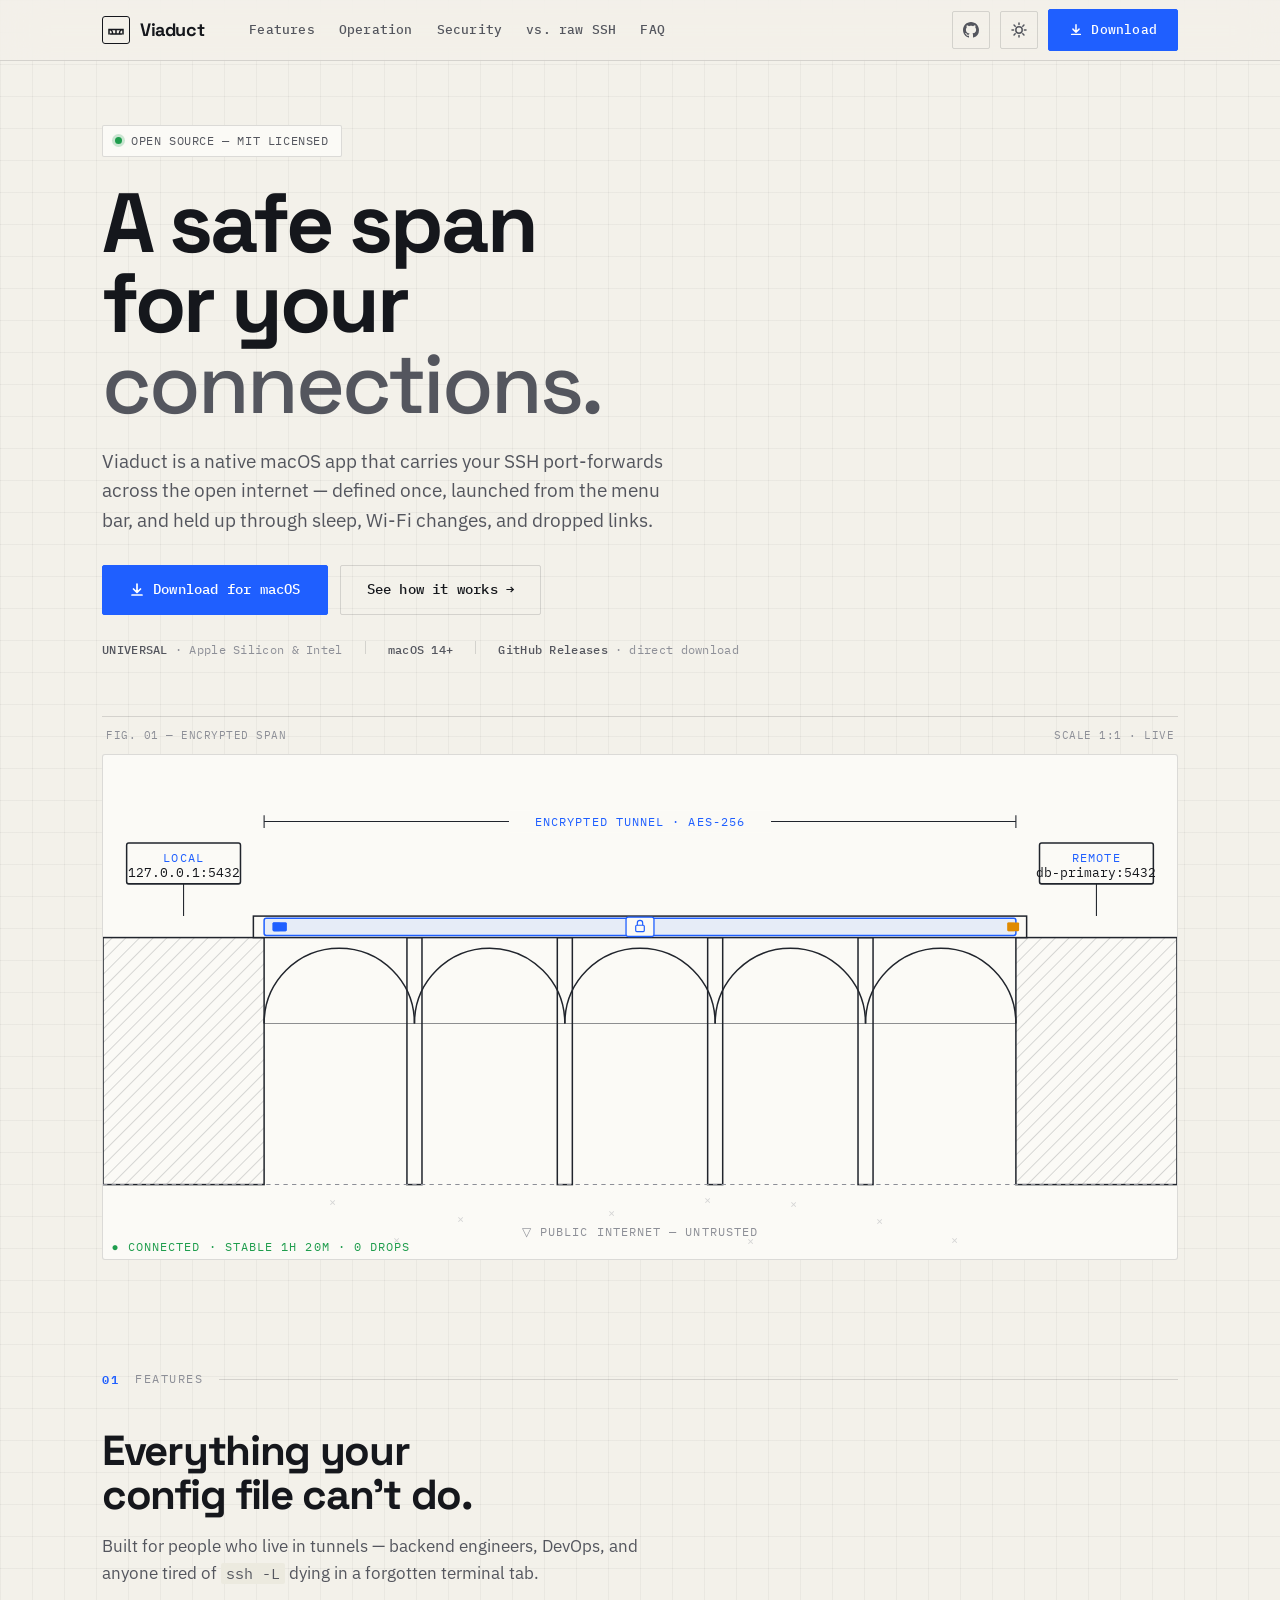
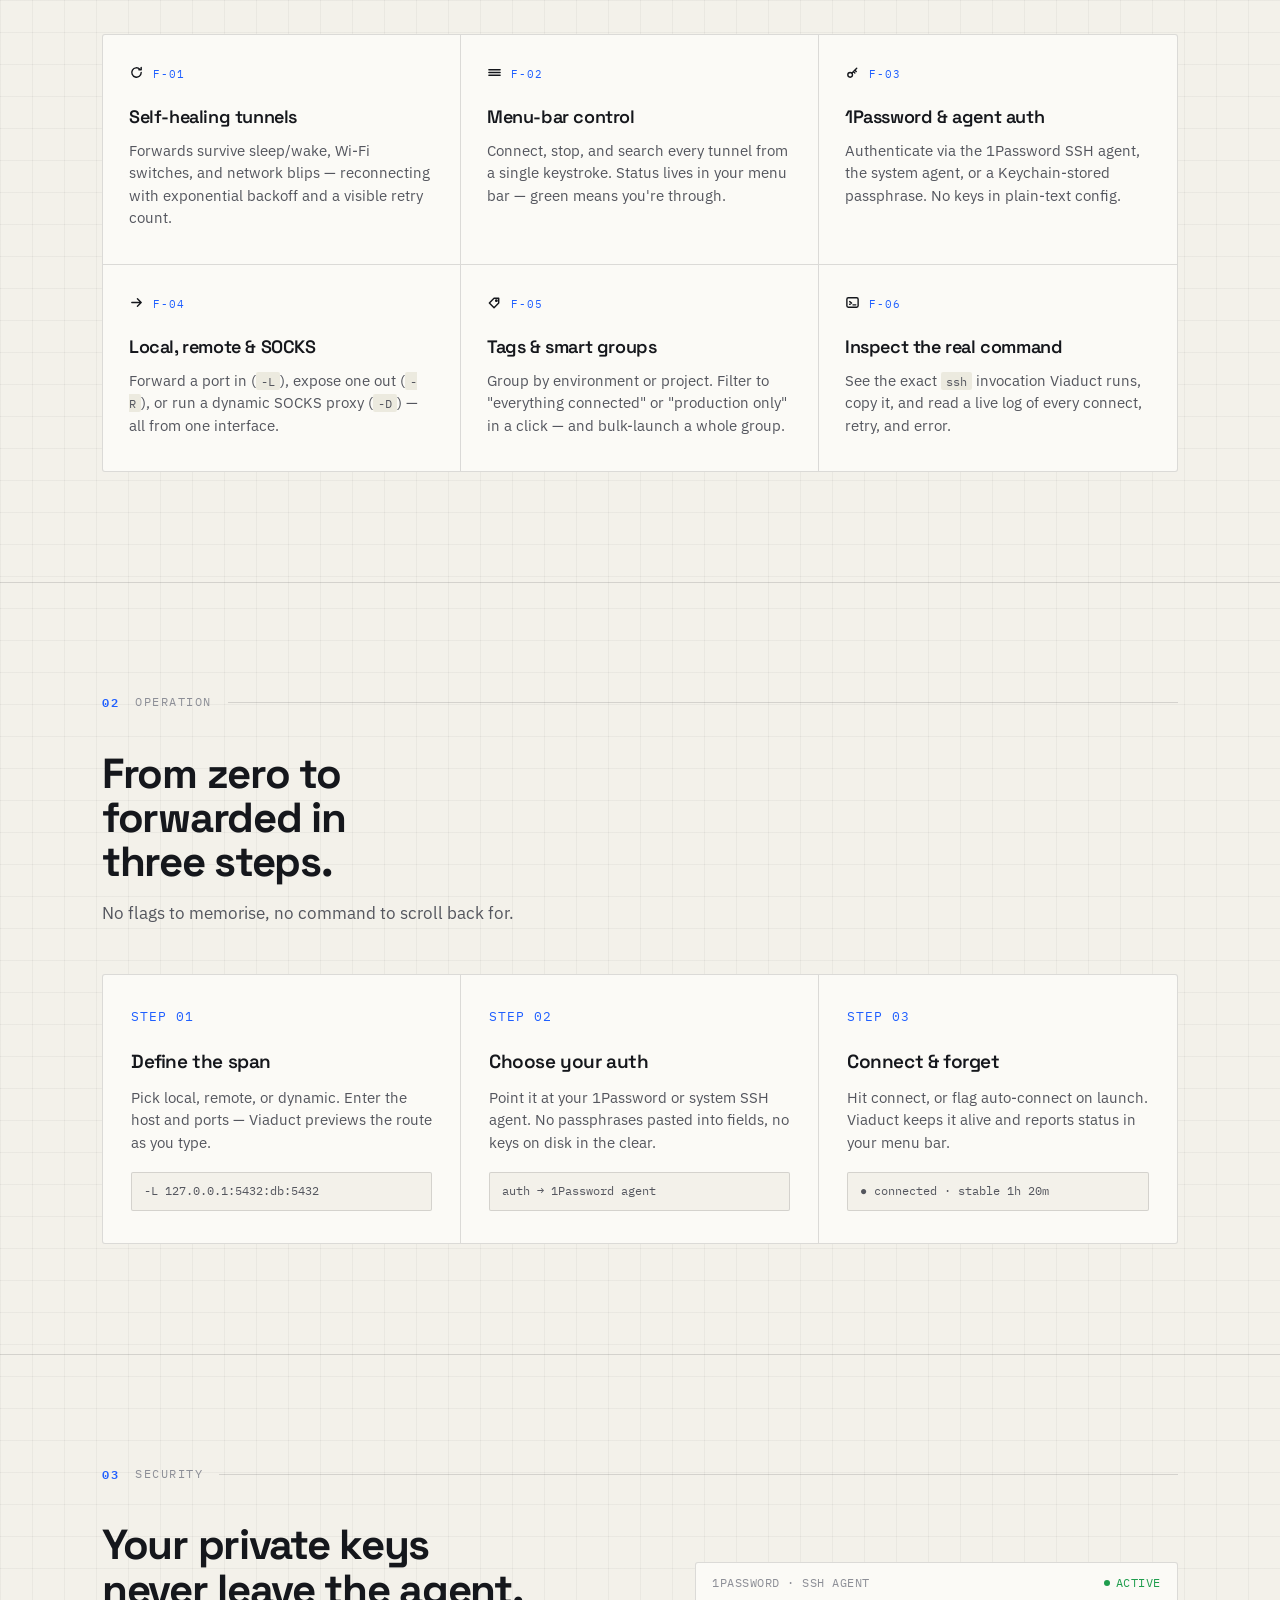
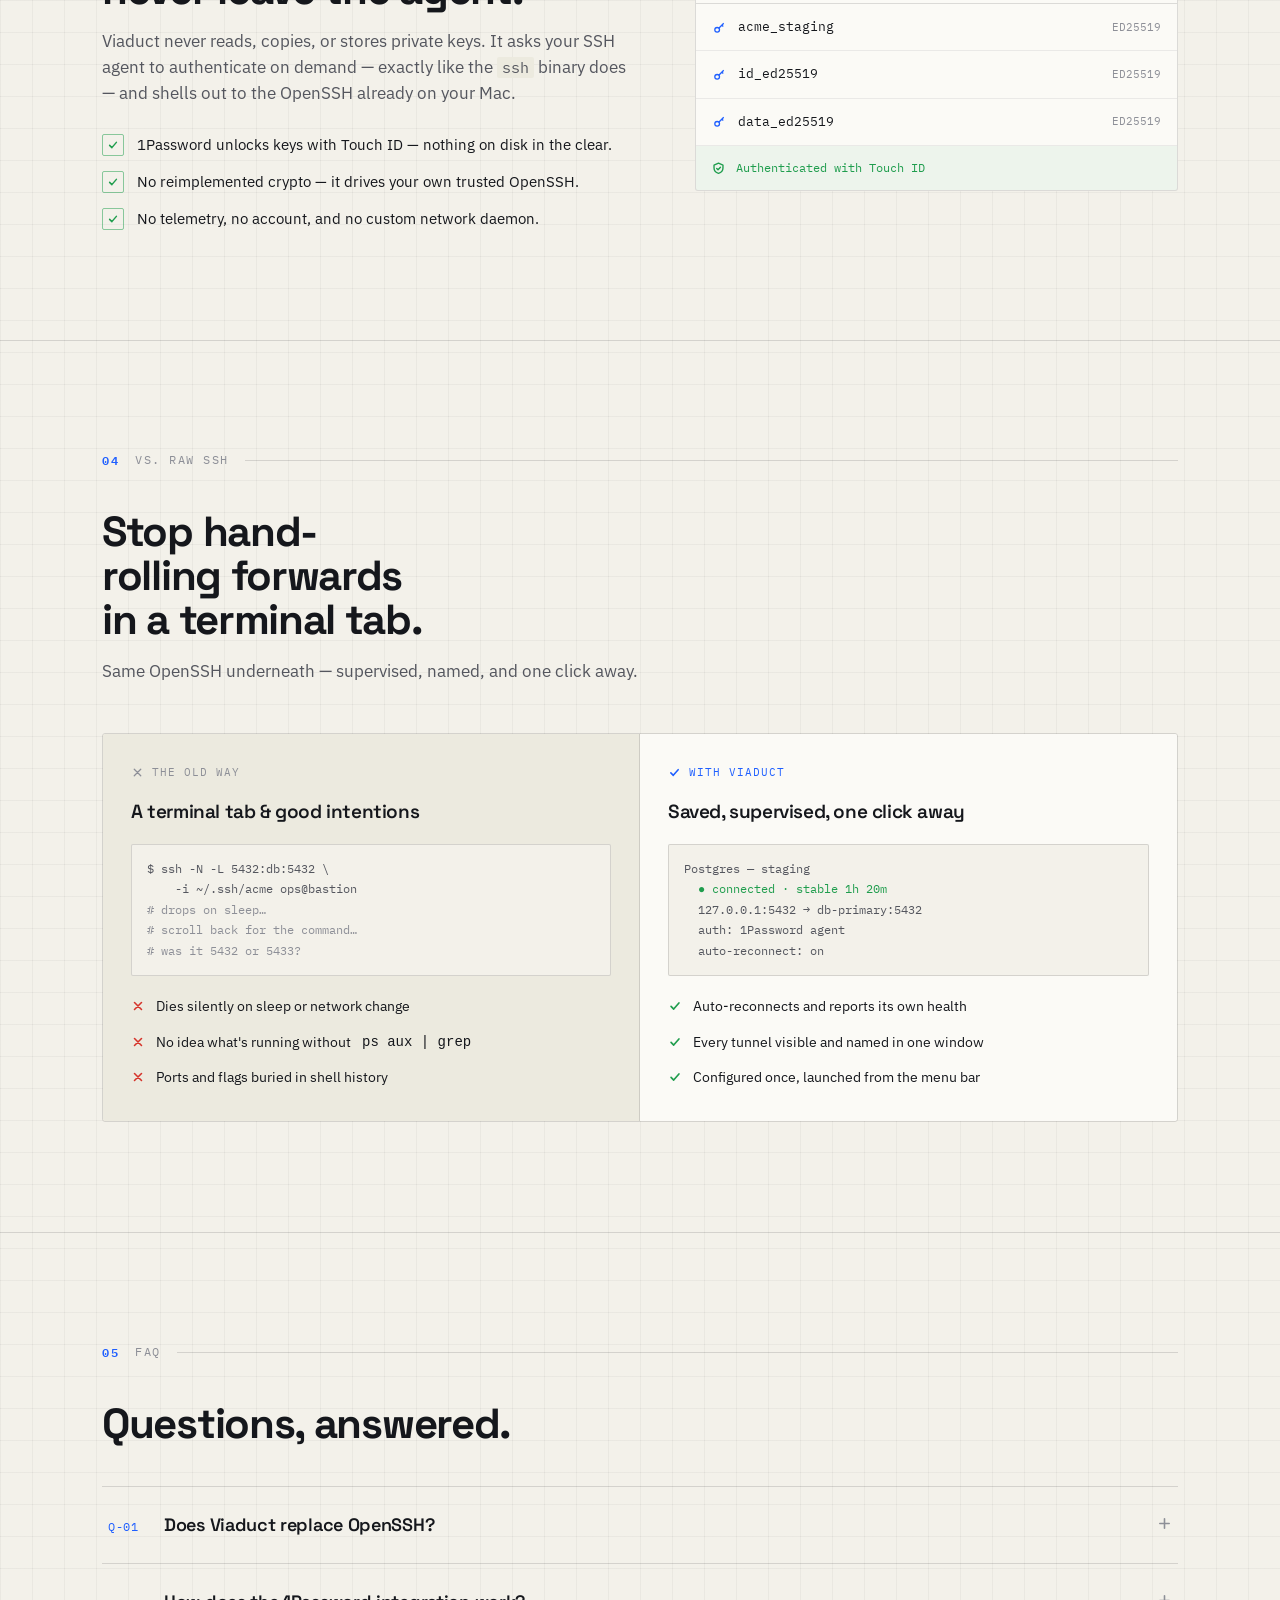
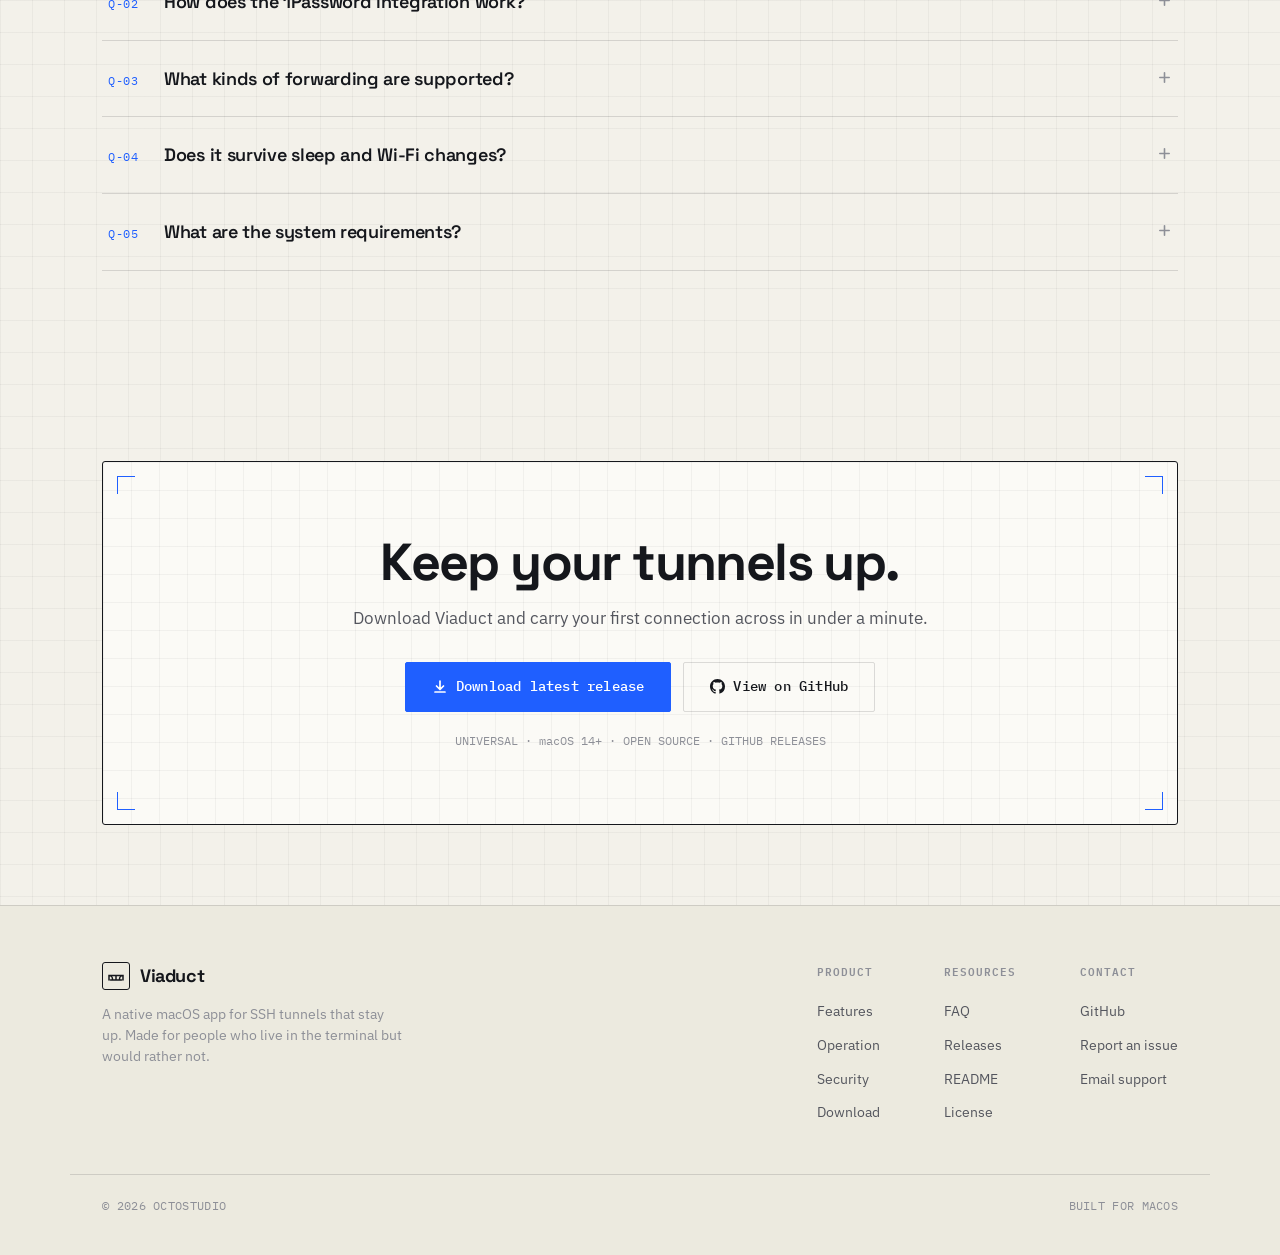
==== docs/index.html @ e1ad7b4c "Add GitHub Pages website" ====
<!DOCTYPE html>
<html lang="en">
<head>
<meta charset="UTF-8">
<meta name="viewport" content="width=device-width, initial-scale=1.0">
<title>Viaduct — A safe span for your connections</title>
<meta name="description" content="A native macOS app for SSH tunnels. Define a forward once, launch it from your menu bar, and let Viaduct carry your connection across the open internet — auto-reconnecting through sleep, Wi-Fi changes, and dropped links.">
<link rel="preconnect" href="https://fonts.googleapis.com">
<link rel="preconnect" href="https://fonts.gstatic.com" crossorigin>
<link href="https://fonts.googleapis.com/css2?family=Space+Grotesk:wght@500;600;700&amp;family=IBM+Plex+Sans:wght@400;500;600&amp;family=IBM+Plex+Mono:wght@400;500;600&amp;display=swap" rel="stylesheet">
<link rel="stylesheet" href="site/styles-v2.css">
<style>
  /* diagram element styling (theme-aware via vars) */
  .d-line   { stroke: var(--struct); stroke-width: 1.4; fill: none; }
  .d-thin   { stroke: var(--struct); stroke-width: 1; fill: none; }
  .d-fill   { fill: var(--panel); stroke: var(--struct); stroke-width: 1.4; }
  .d-blue   { stroke: var(--blue); stroke-width: 1.4; fill: none; }
  .d-bluefill { stroke: var(--blue); stroke-width: 1.4; fill: var(--blue-soft); }
  .d-dash   { stroke: var(--ink-3); stroke-width: 1; fill: none; stroke-dasharray: 4 4; }
  .d-label  { font-family: var(--mono); fill: var(--ink-3); font-size: 11px; letter-spacing: 1px; }
  .d-label-i{ font-family: var(--mono); fill: var(--ink); font-size: 12px; }
  .d-label-b{ font-family: var(--mono); fill: var(--blue); font-size: 11px; letter-spacing: 1px; }
  .d-hatch line { stroke: var(--struct); stroke-width: 0.8; opacity: 0.5; }
  .noise { fill: var(--ink-3); opacity: 0.35; }
</style>
</head>
<body>

<!-- ── Nav ─────────────────────────────────────── -->
<nav class="nav">
  <div class="nav-in">
    <a class="brand" href="#top">
      <span class="brand-mark">
        <svg width="16" height="16" viewBox="0 0 16 16" fill="none" stroke="currentColor" stroke-width="1.5" stroke-linecap="round"><path d="M1 12V7.5A3.5 3.5 0 014.5 11v1M15 12V7.5A3.5 3.5 0 0011.5 11v1M8 12V7.5M1 7.5h14M2.5 12h11"/></svg>
      </span>
      Viaduct
    </a>
    <div class="nav-links">
      <a href="#features">Features</a>
      <a href="#how">Operation</a>
      <a href="#security">Security</a>
      <a href="#compare">vs. raw SSH</a>
      <a href="#faq">FAQ</a>
    </div>
    <div class="nav-right">
      <a href="https://github.com/OctoStudio/viaduct" target="_blank" rel="noopener" class="icon-btn" title="GitHub" aria-label="GitHub">
        <svg width="16" height="16" viewBox="0 0 16 16" fill="currentColor"><path d="M8 0C3.58 0 0 3.58 0 8c0 3.54 2.29 6.53 5.47 7.59.4.07.55-.17.55-.38 0-.19-.01-.82-.01-1.49-2.01.37-2.53-.49-2.69-.94-.09-.23-.48-.94-.82-1.13-.28-.15-.68-.52-.01-.53.63-.01 1.08.58 1.23.82.72 1.21 1.87.87 2.33.66.07-.52.28-.87.51-1.07-1.78-.2-3.64-.89-3.64-3.95 0-.87.31-1.59.82-2.15-.08-.2-.36-1.02.08-2.12 0 0 .67-.21 2.2.82.64-.18 1.32-.27 2-.27.68 0 1.36.09 2 .27 1.53-1.04 2.2-.82 2.2-.82.44 1.1.16 1.92.08 2.12.51.56.82 1.27.82 2.15 0 3.07-1.87 3.75-3.65 3.95.29.25.54.73.54 1.48 0 1.07-.01 1.93-.01 2.2 0 .21.15.46.55.38A8.01 8.01 0 0016 8c0-4.42-3.58-8-8-8z"/></svg>
      </a>
      <button class="icon-btn" id="theme-toggle" title="Toggle theme" aria-label="Toggle theme">
        <svg class="ic-sun" width="16" height="16" viewBox="0 0 16 16" fill="none" stroke="currentColor" stroke-width="1.5" stroke-linecap="round"><circle cx="8" cy="8" r="3.2"/><path d="M8 1v1.6M8 13.4V15M15 8h-1.6M2.6 8H1M12.95 3.05l-1.13 1.13M4.18 11.82l-1.13 1.13M12.95 12.95l-1.13-1.13M4.18 4.18L3.05 3.05"/></svg>
        <svg class="ic-moon" width="16" height="16" viewBox="0 0 16 16" fill="none" stroke="currentColor" stroke-width="1.5" stroke-linecap="round" stroke-linejoin="round" style="display:none"><path d="M13.5 9.5A5.5 5.5 0 016.5 2.5 5.5 5.5 0 1013.5 9.5z"/></svg>
      </button>
      <a href="#download" class="btn btn-primary">
        <svg width="14" height="14" viewBox="0 0 16 16" fill="none" stroke="currentColor" stroke-width="1.7" stroke-linecap="round" stroke-linejoin="round"><path d="M8 2v8M4.5 7L8 10.5 11.5 7M3 13h10"/></svg>
        Download
      </a>
    </div>
  </div>
</nav>

<a id="top"></a>

<!-- ── Hero ────────────────────────────────────── -->
<header class="hero">
  <div class="wrap">
    <span class="tag"><span class="dot"></span> Open source — MIT licensed</span>
    <h1 class="hero-title">A safe span<br>for your <span class="thin">connections.</span></h1>
    <p class="hero-sub">Viaduct is a native macOS app that carries your SSH port-forwards across the open internet — defined once, launched from the menu bar, and held up through sleep, Wi-Fi changes, and dropped links.</p>
    <div class="hero-cta">
      <a href="#download" class="btn btn-primary btn-lg">
        <svg width="16" height="16" viewBox="0 0 16 16" fill="none" stroke="currentColor" stroke-width="1.7" stroke-linecap="round" stroke-linejoin="round"><path d="M8 2v8M4.5 7L8 10.5 11.5 7M3 13h10"/></svg>
        Download for macOS
      </a>
      <a href="#how" class="btn btn-ghost btn-lg">See how it works →</a>
    </div>
    <div class="spec-line">
      <span><b>UNIVERSAL</b> · Apple Silicon &amp; Intel</span>
      <span class="sep"></span>
      <span><b>macOS 14+</b></span>
      <span class="sep"></span>
      <span><b>GitHub Releases</b> · direct download</span>
    </div>

    <!-- Viaduct diagram -->
    <figure class="diagram-shell" style="margin:56px 0 0">
      <figcaption class="diagram-meta">
        <span>FIG. 01 — ENCRYPTED SPAN</span>
        <span>SCALE 1:1 · LIVE</span>
      </figcaption>
      <svg class="diagram" viewBox="0 0 1000 470" role="img" aria-label="Diagram of an SSH tunnel drawn as a viaduct carrying encrypted packets from a local machine to a remote server across the public internet.">
        <defs>
          <pattern id="earth" width="9" height="9" patternUnits="userSpaceOnUse" patternTransform="rotate(45)">
            <line x1="0" y1="0" x2="0" y2="9" style="stroke:var(--struct);stroke-width:0.7;opacity:0.45"/>
          </pattern>
        </defs>

        <!-- top dimension line -->
        <g>
          <line class="d-thin" x1="150" y1="62" x2="850" y2="62"/>
          <line class="d-thin" x1="150" y1="56" x2="150" y2="68"/>
          <line class="d-thin" x1="850" y1="56" x2="850" y2="68"/>
          <rect x="378" y="52" width="244" height="20" style="fill:var(--panel)"/>
          <text class="d-label-b" x="500" y="66" text-anchor="middle">ENCRYPTED TUNNEL · AES-256</text>
        </g>

        <!-- abutments (land) -->
        <rect x="0"   y="170" width="150" height="230" class="d-fill"/>
        <rect x="0"   y="170" width="150" height="230" fill="url(#earth)" stroke="none"/>
        <rect x="850" y="170" width="150" height="230" class="d-fill"/>
        <rect x="850" y="170" width="150" height="230" fill="url(#earth)" stroke="none"/>

        <!-- piers -->
        <rect x="283" y="170" width="14" height="230" class="d-fill"/>
        <rect x="423" y="170" width="14" height="230" class="d-fill"/>
        <rect x="563" y="170" width="14" height="230" class="d-fill"/>
        <rect x="703" y="170" width="14" height="230" class="d-fill"/>

        <!-- arches (upper semicircles between supports) -->
        <path class="d-line" d="M150 250 A70 70 0 0 1 290 250"/>
        <path class="d-line" d="M290 250 A70 70 0 0 1 430 250"/>
        <path class="d-line" d="M430 250 A70 70 0 0 1 570 250"/>
        <path class="d-line" d="M570 250 A70 70 0 0 1 710 250"/>
        <path class="d-line" d="M710 250 A70 70 0 0 1 850 250"/>
        <!-- springing line -->
        <line class="d-thin" x1="150" y1="250" x2="850" y2="250" opacity="0.5"/>

        <!-- deck -->
        <rect x="140" y="150" width="720" height="20" class="d-fill"/>

        <!-- valley floor + public internet zone -->
        <line class="d-dash" x1="0" y1="400" x2="1000" y2="400"/>
        <text class="d-label" x="500" y="448" text-anchor="middle" style="fill:var(--ink-3)">▽ PUBLIC INTERNET — UNTRUSTED</text>
        <g class="noise" font-family="var(--mono)" font-size="11">
          <text x="210" y="420">×</text><text x="330" y="436">×</text><text x="270" y="455">×</text>
          <text x="640" y="422">×</text><text x="720" y="438">×</text><text x="600" y="456">×</text>
          <text x="470" y="430">×</text><text x="560" y="418">×</text><text x="790" y="455">×</text>
        </g>

        <!-- tunnel tube on deck -->
        <rect x="150" y="152" width="700" height="16" rx="2" class="d-bluefill"/>
        <!-- lock badge at midpoint -->
        <g transform="translate(500,160)">
          <rect x="-13" y="-9" width="26" height="18" rx="2" style="fill:var(--panel);stroke:var(--blue);stroke-width:1.2"/>
          <rect x="-4" y="-1.5" width="8" height="6" rx="1" style="fill:none;stroke:var(--blue);stroke-width:1.1"/>
          <path d="M-2.5 -1.5 V-3.5 a2.5 2.5 0 0 1 5 0 V-1.5" style="fill:none;stroke:var(--blue);stroke-width:1.1"/>
        </g>

        <!-- packets -->
        <g>
          <rect class="pkt pkt-r" x="158" y="156" width="13" height="8" rx="1" style="fill:var(--blue);animation-duration:3.0s;animation-delay:0s"/>
          <rect class="pkt pkt-r" x="158" y="156" width="13" height="8" rx="1" style="fill:var(--blue);animation-duration:3.0s;animation-delay:1.5s"/>
          <rect class="pkt pkt-r" x="158" y="156" width="7"  height="8" rx="1" style="fill:var(--blue);opacity:.6;animation-duration:3.0s;animation-delay:0.8s"/>
          <rect class="pkt pkt-l" x="842" y="156" width="11" height="8" rx="1" style="fill:var(--amber);animation-duration:3.4s;animation-delay:0.6s"/>
          <rect class="pkt pkt-l" x="842" y="156" width="7"  height="8" rx="1" style="fill:var(--amber);opacity:.6;animation-duration:3.4s;animation-delay:2.1s"/>
        </g>

        <!-- LOCAL node (left, on abutment) -->
        <g>
          <line class="d-thin" x1="75" y1="150" x2="75" y2="120"/>
          <rect x="22" y="82" width="106" height="38" rx="2" class="d-fill"/>
          <text class="d-label-b" x="75" y="100" text-anchor="middle">LOCAL</text>
          <text class="d-label-i" x="75" y="114" font-size="10.5" text-anchor="middle">127.0.0.1:5432</text>
        </g>

        <!-- REMOTE node (right, on abutment) -->
        <g>
          <line class="d-thin" x1="925" y1="150" x2="925" y2="120"/>
          <rect x="872" y="82" width="106" height="38" rx="2" class="d-fill"/>
          <text class="d-label-b" x="925" y="100" text-anchor="middle">REMOTE</text>
          <text class="d-label-i" x="925" y="114" font-size="10.5" text-anchor="middle">db-primary:5432</text>
        </g>

        <!-- status readout bottom-left -->
        <text class="d-label" x="8" y="462" style="fill:var(--success)">● CONNECTED · STABLE 1H 20M · 0 DROPS</text>
      </svg>
    </figure>
  </div>
</header>

<!-- ── Features ────────────────────────────────── -->
<section id="features" class="pad">
  <div class="wrap">
    <div class="sec-label"><span class="num">01</span> Features <span class="rule"></span></div>
    <h2 class="sec-h">Everything your config file can't do.</h2>
    <p class="sec-sub" style="margin-bottom:48px">Built for people who live in tunnels — backend engineers, DevOps, and anyone tired of <code>ssh -L</code> dying in a forgotten terminal tab.</p>
    <div class="sheet">
      <div class="cell">
        <div class="cell-id"><span class="ico"><svg width="15" height="15" viewBox="0 0 16 16" fill="none" stroke="currentColor" stroke-width="1.5" stroke-linecap="round" stroke-linejoin="round"><path d="M13 8a5 5 0 11-1.46-3.54M13 2.5V5H10.5"/></svg></span>F-01</div>
        <h3>Self-healing tunnels</h3>
        <p>Forwards survive sleep/wake, Wi-Fi switches, and network blips — reconnecting with exponential backoff and a visible retry count.</p>
      </div>
      <div class="cell">
        <div class="cell-id"><span class="ico"><svg width="15" height="15" viewBox="0 0 16 16" fill="none" stroke="currentColor" stroke-width="1.5" stroke-linecap="round"><path d="M2 5h12M2 8h12M2 11h12"/></svg></span>F-02</div>
        <h3>Menu-bar control</h3>
        <p>Connect, stop, and search every tunnel from a single keystroke. Status lives in your menu bar — green means you're through.</p>
      </div>
      <div class="cell">
        <div class="cell-id"><span class="ico"><svg width="15" height="15" viewBox="0 0 16 16" fill="none" stroke="currentColor" stroke-width="1.5" stroke-linecap="round" stroke-linejoin="round"><circle cx="5.5" cy="10.5" r="2.5"/><path d="M7.5 8.5l5-5M10.5 5.5l1.5 1.5M9 7l1.5 1.5"/></svg></span>F-03</div>
        <h3>1Password &amp; agent auth</h3>
        <p>Authenticate via the 1Password SSH agent, the system agent, or a Keychain-stored passphrase. No keys in plain-text config.</p>
      </div>
      <div class="cell">
        <div class="cell-id"><span class="ico"><svg width="15" height="15" viewBox="0 0 16 16" fill="none" stroke="currentColor" stroke-width="1.5" stroke-linecap="round" stroke-linejoin="round"><path d="M3 8h10M9 4l4 4-4 4"/></svg></span>F-04</div>
        <h3>Local, remote &amp; SOCKS</h3>
        <p>Forward a port in (<code>-L</code>), expose one out (<code>-R</code>), or run a dynamic SOCKS proxy (<code>-D</code>) — all from one interface.</p>
      </div>
      <div class="cell">
        <div class="cell-id"><span class="ico"><svg width="15" height="15" viewBox="0 0 16 16" fill="none" stroke="currentColor" stroke-width="1.5" stroke-linecap="round" stroke-linejoin="round"><path d="M2.5 8.5L7.5 3.5h5v5l-5 5-5-5z"/><circle cx="10" cy="6" r=".8" fill="currentColor"/></svg></span>F-05</div>
        <h3>Tags &amp; smart groups</h3>
        <p>Group by environment or project. Filter to "everything connected" or "production only" in a click — and bulk-launch a whole group.</p>
      </div>
      <div class="cell">
        <div class="cell-id"><span class="ico"><svg width="15" height="15" viewBox="0 0 16 16" fill="none" stroke="currentColor" stroke-width="1.5" stroke-linecap="round" stroke-linejoin="round"><rect x="2" y="3" width="12" height="10" rx="1.5"/><path d="M5 7l2 1.5L5 10M8.5 10.5h3"/></svg></span>F-06</div>
        <h3>Inspect the real command</h3>
        <p>See the exact <code>ssh</code> invocation Viaduct runs, copy it, and read a live log of every connect, retry, and error.</p>
      </div>
    </div>
  </div>
</section>

<div class="divider"></div>

<!-- ── How it works ────────────────────────────── -->
<section id="how" class="pad">
  <div class="wrap">
    <div class="sec-label"><span class="num">02</span> Operation <span class="rule"></span></div>
    <h2 class="sec-h">From zero to forwarded in three steps.</h2>
    <p class="sec-sub" style="margin-bottom:48px">No flags to memorise, no command to scroll back for.</p>
    <div class="steps">
      <div class="step">
        <div class="bignum">STEP 01</div>
        <h3>Define the span</h3>
        <p>Pick local, remote, or dynamic. Enter the host and ports — Viaduct previews the route as you type.</p>
        <code class="chip">-L 127.0.0.1:5432:db:5432</code>
      </div>
      <div class="step">
        <div class="bignum">STEP 02</div>
        <h3>Choose your auth</h3>
        <p>Point it at your 1Password or system SSH agent. No passphrases pasted into fields, no keys on disk in the clear.</p>
        <code class="chip">auth → 1Password agent</code>
      </div>
      <div class="step">
        <div class="bignum">STEP 03</div>
        <h3>Connect &amp; forget</h3>
        <p>Hit connect, or flag auto-connect on launch. Viaduct keeps it alive and reports status in your menu bar.</p>
        <code class="chip">● connected · stable 1h 20m</code>
      </div>
    </div>
  </div>
</section>

<div class="divider"></div>

<!-- ── Security ────────────────────────────────── -->
<section id="security" class="pad">
  <div class="wrap">
    <div class="sec-label"><span class="num">03</span> Security <span class="rule"></span></div>
    <div class="two">
      <div>
        <h2 class="sec-h" style="max-width:18ch">Your private keys never leave the agent.</h2>
        <p class="sec-sub">Viaduct never reads, copies, or stores private keys. It asks your SSH agent to authenticate on demand — exactly like the <code>ssh</code> binary does — and shells out to the OpenSSH already on your Mac.</p>
        <ul class="checklist">
          <li><span class="ck"><svg width="12" height="12" viewBox="0 0 16 16" fill="none" stroke="currentColor" stroke-width="2" stroke-linecap="round" stroke-linejoin="round"><path d="M3.5 8.5l3 3 6-7"/></svg></span>1Password unlocks keys with Touch ID — nothing on disk in the clear.</li>
          <li><span class="ck"><svg width="12" height="12" viewBox="0 0 16 16" fill="none" stroke="currentColor" stroke-width="2" stroke-linecap="round" stroke-linejoin="round"><path d="M3.5 8.5l3 3 6-7"/></svg></span>No reimplemented crypto — it drives your own trusted OpenSSH.</li>
          <li><span class="ck"><svg width="12" height="12" viewBox="0 0 16 16" fill="none" stroke="currentColor" stroke-width="2" stroke-linecap="round" stroke-linejoin="round"><path d="M3.5 8.5l3 3 6-7"/></svg></span>No telemetry, no account, and no custom network daemon.</li>
        </ul>
      </div>
      <div class="channel">
        <div class="channel-bar">
          1PASSWORD · SSH AGENT
          <span class="live"><span class="d"></span> ACTIVE</span>
        </div>
        <div class="crow"><span class="lk"><svg width="15" height="15" viewBox="0 0 16 16" fill="none" stroke="currentColor" stroke-width="1.4"><circle cx="5.5" cy="10.5" r="2.5"/><path d="M7.5 8.5l5-5M10.5 5.5l1.5 1.5"/></svg></span><span class="nm">acme_staging</span><span class="meta">ED25519</span></div>
        <div class="crow"><span class="lk"><svg width="15" height="15" viewBox="0 0 16 16" fill="none" stroke="currentColor" stroke-width="1.4"><circle cx="5.5" cy="10.5" r="2.5"/><path d="M7.5 8.5l5-5M10.5 5.5l1.5 1.5"/></svg></span><span class="nm">id_ed25519</span><span class="meta">ED25519</span></div>
        <div class="crow"><span class="lk"><svg width="15" height="15" viewBox="0 0 16 16" fill="none" stroke="currentColor" stroke-width="1.4"><circle cx="5.5" cy="10.5" r="2.5"/><path d="M7.5 8.5l5-5M10.5 5.5l1.5 1.5"/></svg></span><span class="nm">data_ed25519</span><span class="meta">ED25519</span></div>
        <div class="crow auth"><svg width="13" height="13" viewBox="0 0 16 16" fill="none" stroke="currentColor" stroke-width="1.7" stroke-linecap="round" stroke-linejoin="round"><path d="M8 1.5l5.5 2.4v3.6c0 3.2-2.2 5.6-5.5 6.5-3.3-.9-5.5-3.3-5.5-6.5V3.9z"/><path d="M5.8 8l1.6 1.6L10.4 6.5"/></svg> Authenticated with Touch ID</div>
      </div>
    </div>
  </div>
</section>

<div class="divider"></div>

<!-- ── Comparison ──────────────────────────────── -->
<section id="compare" class="pad">
  <div class="wrap">
    <div class="sec-label"><span class="num">04</span> vs. raw SSH <span class="rule"></span></div>
    <h2 class="sec-h">Stop hand-rolling forwards in a terminal tab.</h2>
    <p class="sec-sub" style="margin-bottom:48px">Same OpenSSH underneath — supervised, named, and one click away.</p>
    <div class="cmp">
      <div class="cmp-col before">
        <div class="cmp-tag"><svg width="13" height="13" viewBox="0 0 16 16" fill="none" stroke="currentColor" stroke-width="1.6" stroke-linecap="round"><path d="M4 4l8 8M12 4l-8 8"/></svg> The old way</div>
        <h3>A terminal tab &amp; good intentions</h3>
<div class="cmp-code">$ ssh -N -L 5432:db:5432 \
    -i ~/.ssh/acme ops@bastion
<span class="dim"># drops on sleep…</span>
<span class="dim"># scroll back for the command…</span>
<span class="dim"># was it 5432 or 5433?</span></div>
        <ul class="cmp-list">
          <li><span class="mk x"><svg width="14" height="14" viewBox="0 0 16 16" fill="none" stroke="currentColor" stroke-width="1.8" stroke-linecap="round"><path d="M4 4l8 8M12 4l-8 8"/></svg></span>Dies silently on sleep or network change</li>
          <li><span class="mk x"><svg width="14" height="14" viewBox="0 0 16 16" fill="none" stroke="currentColor" stroke-width="1.8" stroke-linecap="round"><path d="M4 4l8 8M12 4l-8 8"/></svg></span>No idea what's running without <code>ps aux | grep</code></li>
          <li><span class="mk x"><svg width="14" height="14" viewBox="0 0 16 16" fill="none" stroke="currentColor" stroke-width="1.8" stroke-linecap="round"><path d="M4 4l8 8M12 4l-8 8"/></svg></span>Ports and flags buried in shell history</li>
        </ul>
      </div>
      <div class="cmp-col after">
        <div class="cmp-tag"><svg width="13" height="13" viewBox="0 0 16 16" fill="none" stroke="currentColor" stroke-width="1.9" stroke-linecap="round" stroke-linejoin="round"><path d="M3.5 8.5l3 3 6-7"/></svg> With Viaduct</div>
        <h3>Saved, supervised, one click away</h3>
<div class="cmp-code">Postgres — staging
  <span class="ok">● connected · stable 1h 20m</span>
  127.0.0.1:5432 → db-primary:5432
  auth: 1Password agent
  auto-reconnect: on</div>
        <ul class="cmp-list">
          <li><span class="mk v"><svg width="14" height="14" viewBox="0 0 16 16" fill="none" stroke="currentColor" stroke-width="1.9" stroke-linecap="round" stroke-linejoin="round"><path d="M3.5 8.5l3 3 6-7"/></svg></span>Auto-reconnects and reports its own health</li>
          <li><span class="mk v"><svg width="14" height="14" viewBox="0 0 16 16" fill="none" stroke="currentColor" stroke-width="1.9" stroke-linecap="round" stroke-linejoin="round"><path d="M3.5 8.5l3 3 6-7"/></svg></span>Every tunnel visible and named in one window</li>
          <li><span class="mk v"><svg width="14" height="14" viewBox="0 0 16 16" fill="none" stroke="currentColor" stroke-width="1.9" stroke-linecap="round" stroke-linejoin="round"><path d="M3.5 8.5l3 3 6-7"/></svg></span>Configured once, launched from the menu bar</li>
        </ul>
      </div>
    </div>
  </div>
</section>

<div class="divider"></div>

<!-- ── FAQ ─────────────────────────────────────── -->
<section id="faq" class="pad">
  <div class="wrap">
    <div class="sec-label"><span class="num">05</span> FAQ <span class="rule"></span></div>
    <h2 class="sec-h" style="margin-bottom:40px">Questions, answered.</h2>
    <div class="faq">
      <details class="q">
        <summary><span class="qid">Q-01</span><span class="qt">Does Viaduct replace OpenSSH?</span><span class="chev"><svg width="15" height="15" viewBox="0 0 16 16" fill="none" stroke="currentColor" stroke-width="1.7" stroke-linecap="round"><path d="M8 3v10M3 8h10"/></svg></span></summary>
        <div class="ans">No — it drives the <code>ssh</code> binary already installed on your Mac. There's no custom crypto and no separate daemon; Viaduct builds the right invocation, supervises the process, and shows you exactly what it ran.</div>
      </details>
      <details class="q">
        <summary><span class="qid">Q-02</span><span class="qt">How does the 1Password integration work?</span><span class="chev"><svg width="15" height="15" viewBox="0 0 16 16" fill="none" stroke="currentColor" stroke-width="1.7" stroke-linecap="round"><path d="M8 3v10M3 8h10"/></svg></span></summary>
        <div class="ans">Viaduct talks to whichever SSH agent you point it at via the <code>SSH_AUTH_SOCK</code> protocol. If that's the 1Password agent, your keys are unlocked with Touch ID at connect time and are never stored by Viaduct.</div>
      </details>
      <details class="q">
        <summary><span class="qid">Q-03</span><span class="qt">What kinds of forwarding are supported?</span><span class="chev"><svg width="15" height="15" viewBox="0 0 16 16" fill="none" stroke="currentColor" stroke-width="1.7" stroke-linecap="round"><path d="M8 3v10M3 8h10"/></svg></span></summary>
        <div class="ans">Local (<code>-L</code>), remote (<code>-R</code>), and dynamic SOCKS (<code>-D</code>) forwards, with optional <code>ProxyJump</code> bastions and agent forwarding. Each tunnel can bind to localhost or any interface you choose.</div>
      </details>
      <details class="q">
        <summary><span class="qid">Q-04</span><span class="qt">Does it survive sleep and Wi-Fi changes?</span><span class="chev"><svg width="15" height="15" viewBox="0 0 16 16" fill="none" stroke="currentColor" stroke-width="1.7" stroke-linecap="round"><path d="M8 3v10M3 8h10"/></svg></span></summary>
        <div class="ans">Yes. Viaduct watches for wake and network-change events and reconnects with exponential backoff, surfacing the retry count so you always know what's happening.</div>
      </details>
      <details class="q">
        <summary><span class="qid">Q-05</span><span class="qt">What are the system requirements?</span><span class="chev"><svg width="15" height="15" viewBox="0 0 16 16" fill="none" stroke="currentColor" stroke-width="1.7" stroke-linecap="round"><path d="M8 3v10M3 8h10"/></svg></span></summary>
        <div class="ans">macOS 14 Sonoma or later, on Apple Silicon or Intel. Release builds are published on GitHub Releases.</div>
      </details>
    </div>
  </div>
</section>

<!-- ── Final CTA ───────────────────────────────── -->
<section id="download" class="pad-sm">
  <div class="wrap">
    <div class="final-frame xcorner">
      <span class="corner-mark tl"></span><span class="corner-mark tr"></span>
      <span class="corner-mark bl"></span><span class="corner-mark br"></span>
      <h2>Keep your tunnels up.</h2>
      <p>Download Viaduct and carry your first connection across in under a minute.</p>
      <div class="hero-cta" style="justify-content:center">
        <a href="https://github.com/OctoStudio/viaduct/releases/latest" class="btn btn-primary btn-lg">
          <svg width="16" height="16" viewBox="0 0 16 16" fill="none" stroke="currentColor" stroke-width="1.7" stroke-linecap="round" stroke-linejoin="round"><path d="M8 2v8M4.5 7L8 10.5 11.5 7M3 13h10"/></svg>
          Download latest release
        </a>
        <a href="https://github.com/OctoStudio/viaduct" target="_blank" rel="noopener" class="btn btn-ghost btn-lg">
          <svg width="15" height="15" viewBox="0 0 16 16" fill="currentColor"><path d="M8 0C3.58 0 0 3.58 0 8c0 3.54 2.29 6.53 5.47 7.59.4.07.55-.17.55-.38 0-.19-.01-.82-.01-1.49-2.01.37-2.53-.49-2.69-.94-.09-.23-.48-.94-.82-1.13-.28-.15-.68-.52-.01-.53.63-.01 1.08.58 1.23.82.72 1.21 1.87.87 2.33.66.07-.52.28-.87.51-1.07-1.78-.2-3.64-.89-3.64-3.95 0-.87.31-1.59.82-2.15-.08-.2-.36-1.02.08-2.12 0 0 .67-.21 2.2.82.64-.18 1.32-.27 2-.27.68 0 1.36.09 2 .27 1.53-1.04 2.2-.82 2.2-.82.44 1.1.16 1.92.08 2.12.51.56.82 1.27.82 2.15 0 3.07-1.87 3.75-3.65 3.95.29.25.54.73.54 1.48 0 1.07-.01 1.93-.01 2.2 0 .21.15.46.55.38A8.01 8.01 0 0016 8c0-4.42-3.58-8-8-8z"/></svg>
          View on GitHub
        </a>
      </div>
      <p class="mono" style="font-size:12px;margin:20px 0 0;color:var(--ink-3)">UNIVERSAL · macOS 14+ · OPEN SOURCE · GITHUB RELEASES</p>
    </div>
  </div>
</section>

<!-- ── Footer ──────────────────────────────────── -->
<footer>
  <div class="wrap foot">
    <div class="foot-brand">
      <a class="brand" href="#top">
        <span class="brand-mark"><svg width="16" height="16" viewBox="0 0 16 16" fill="none" stroke="currentColor" stroke-width="1.5" stroke-linecap="round"><path d="M1 12V7.5A3.5 3.5 0 014.5 11v1M15 12V7.5A3.5 3.5 0 0011.5 11v1M8 12V7.5M1 7.5h14M2.5 12h11"/></svg></span>
        Viaduct
      </a>
      <p>A native macOS app for SSH tunnels that stay up. Made for people who live in the terminal but would rather not.</p>
    </div>
    <div class="foot-cols">
      <div class="foot-col">
        <h4>Product</h4>
        <a href="#features">Features</a>
        <a href="#how">Operation</a>
        <a href="#security">Security</a>
        <a href="#download">Download</a>
      </div>
      <div class="foot-col">
        <h4>Resources</h4>
        <a href="#faq">FAQ</a>
        <a href="https://github.com/OctoStudio/viaduct/releases/latest">Releases</a>
        <a href="https://github.com/OctoStudio/viaduct/blob/main/README.md">README</a>
        <a href="https://github.com/OctoStudio/viaduct/blob/main/LICENSE">License</a>
      </div>
      <div class="foot-col">
        <h4>Contact</h4>
        <a href="https://github.com/OctoStudio/viaduct" target="_blank" rel="noopener">GitHub</a>
        <a href="https://github.com/OctoStudio/viaduct/issues">Report an issue</a>
        <a href="mailto:support@octostudio.fr">Email support</a>
      </div>
    </div>
  </div>
  <div class="foot-bottom">
    <span>© 2026 OCTOSTUDIO</span>
    <span style="margin-left:auto">BUILT FOR MACOS</span>
  </div>
</footer>

<script>
  (function () {
    var root = document.documentElement;
    var sun = document.querySelector('.ic-sun');
    var moon = document.querySelector('.ic-moon');
    var KEY = 'viaduct-theme';
    function apply(theme) {
      var dark = theme === 'dark';
      root.classList.toggle('dark', dark);
      if (sun)  sun.style.display  = dark ? 'none' : '';
      if (moon) moon.style.display = dark ? '' : 'none';
    }
    var saved = null;
    try { saved = localStorage.getItem(KEY); } catch (e) {}
    apply(saved || (window.matchMedia && window.matchMedia('(prefers-color-scheme: dark)').matches ? 'dark' : 'light'));
    document.getElementById('theme-toggle').addEventListener('click', function () {
      var next = root.classList.contains('dark') ? 'light' : 'dark';
      apply(next);
      try { localStorage.setItem(KEY, next); } catch (e) {}
    });
  })();
</script>
</body>
</html>
---- docs/site/styles-v2.css ----
/* Viaduct website v2 — "Blueprint" engineering-drawing aesthetic */

:root {
  color-scheme: light;
  /* signal */
  --blue: #1f5fff;
  --blue-press: #1a4fd6;
  --blue-soft: rgba(31,95,255,0.09);
  --amber: #e08a00;
  --amber-soft: rgba(224,138,0,0.12);

  /* paper / ink */
  --paper: #f3f1ea;
  --paper-2: #eceadf;
  --panel: #fbfaf6;
  --ink: #15171c;
  --ink-2: #54565e;
  --ink-3: #8d8f97;
  --line: rgba(21,23,28,0.14);
  --line-soft: rgba(21,23,28,0.07);
  --grid: rgba(21,23,28,0.045);
  --struct: #20242c;     /* viaduct masonry */
  --struct-2: #2b3039;
  --success: #1f9d4d;
  --danger: #d6342b;

  --maxw: 1140px;
  --disp: "Space Grotesk", -apple-system, BlinkMacSystemFont, system-ui, sans-serif;
  --sans: "IBM Plex Sans", -apple-system, BlinkMacSystemFont, system-ui, sans-serif;
  --mono: "IBM Plex Mono", ui-monospace, SFMono-Regular, Menlo, monospace;
}
html.dark {
  color-scheme: dark;
  --blue: #5b8cff;
  --blue-press: #7aa3ff;
  --blue-soft: rgba(91,140,255,0.14);
  --amber: #f0a330;
  --amber-soft: rgba(240,163,48,0.14);

  --paper: #0a0c10;
  --paper-2: #0d1015;
  --panel: #12151c;
  --ink: #eef0f4;
  --ink-2: #a6a9b3;
  --ink-3: #6b6e78;
  --line: rgba(255,255,255,0.16);
  --line-soft: rgba(255,255,255,0.08);
  --grid: rgba(255,255,255,0.045);
  --struct: #cdd2dc;
  --struct-2: #aeb4c0;
  --success: #36c869;
  --danger: #ff5b50;
}

* { box-sizing: border-box; }
html { scroll-behavior: smooth; }
body {
  margin: 0; background: var(--paper); color: var(--ink);
  font-family: var(--sans); font-size: 16px; line-height: 1.55;
  -webkit-font-smoothing: antialiased; text-rendering: optimizeLegibility;
  background-image:
    linear-gradient(var(--grid) 1px, transparent 1px),
    linear-gradient(90deg, var(--grid) 1px, transparent 1px);
  background-size: 32px 32px;
}
a { color: inherit; text-decoration: none; }
::selection { background: var(--blue-soft); }

.wrap { max-width: var(--maxw); margin: 0 auto; padding: 0 32px; }
.mono { font-family: var(--mono); }

/* ── Buttons ─────────────────────────────────── */
.btn {
  display: inline-flex; align-items: center; gap: 8px;
  height: 42px; padding: 0 20px; border: 1px solid transparent;
  font-family: var(--mono); font-size: 13px; font-weight: 500; letter-spacing: 0.2px;
  cursor: pointer; transition: all 130ms; border-radius: 2px; white-space: nowrap;
}
.btn:active { transform: translateY(1px); }
.btn-primary {
  background: var(--blue); color: #fff; border-color: var(--blue);
}
.btn-primary:hover { background: var(--blue-press); border-color: var(--blue-press); }
.btn-ghost {
  background: transparent; color: var(--ink); border-color: var(--line);
}
.btn-ghost:hover { border-color: var(--ink); }
.btn-lg { height: 50px; padding: 0 26px; font-size: 14px; }

/* crosshair corner marks (engineering drawing motif) */
.xcorner { position: relative; }
.xcorner::before, .xcorner::after {
  content: ''; position: absolute; width: 9px; height: 9px; pointer-events: none;
  border: 1px solid var(--blue); opacity: 0.7;
}
.xcorner::before { top: -1px; left: -1px; border-right: none; border-bottom: none; }
.xcorner::after  { bottom: -1px; right: -1px; border-left: none; border-top: none; }

/* ── Nav ─────────────────────────────────────── */
.nav {
  position: sticky; top: 0; z-index: 60;
  background: color-mix(in srgb, var(--paper) 80%, transparent);
  backdrop-filter: blur(20px) saturate(160%); -webkit-backdrop-filter: blur(20px) saturate(160%);
  border-bottom: 1px solid var(--line);
}
.nav-in { max-width: var(--maxw); margin: 0 auto; padding: 0 32px; height: 60px; display: flex; align-items: center; gap: 14px; }
.brand { display: flex; align-items: center; gap: 10px; font-family: var(--disp); font-weight: 700; font-size: 18px; letter-spacing: -0.4px; }
.brand-mark {
  width: 28px; height: 28px; border: 1.5px solid var(--ink); border-radius: 3px;
  display: grid; place-items: center; color: var(--ink);
}
.brand .ver { font-family: var(--mono); font-size: 10px; font-weight: 500; color: var(--ink-3); border: 1px solid var(--line); border-radius: 2px; padding: 1px 5px; margin-left: 2px; letter-spacing: 0.5px; }
.nav-links { display: flex; gap: 2px; margin-left: 20px; }
.nav-links a {
  padding: 6px 11px; font-family: var(--mono); font-size: 12.5px; color: var(--ink-2); font-weight: 500;
  border-radius: 2px; transition: all 120ms; letter-spacing: 0.2px;
}
.nav-links a:hover { color: var(--ink); background: var(--paper-2); }
.nav-right { margin-left: auto; display: flex; align-items: center; gap: 10px; }
.icon-btn {
  width: 38px; height: 38px; border: 1px solid var(--line); background: transparent; color: var(--ink-2);
  display: grid; place-items: center; cursor: pointer; transition: all 120ms; border-radius: 2px;
}
.icon-btn:hover { color: var(--ink); border-color: var(--ink); }

/* ── Section label (sheet annotation) ────────── */
.sec-label {
  display: flex; align-items: center; gap: 16px; margin-bottom: 40px;
  font-family: var(--mono); font-size: 12px; letter-spacing: 1.5px; text-transform: uppercase; color: var(--ink-3);
}
.sec-label .num { color: var(--blue); font-weight: 600; }
.sec-label .rule { flex: 1; height: 1px; background: var(--line); }
.sec-h {
  font-family: var(--disp); font-weight: 700; font-size: clamp(28px, 4vw, 42px);
  letter-spacing: -1.3px; line-height: 1.05; margin: 0 0 16px; max-width: 16ch; text-wrap: balance;
}
.sec-sub { font-size: 17px; color: var(--ink-2); max-width: 56ch; line-height: 1.55; margin: 0; text-wrap: pretty; }

.pad { padding: 110px 0; }
.pad-sm { padding: 80px 0; }
.divider { height: 1px; background: var(--line); }

/* ── Hero ─────────────────────────────────────── */
.hero { position: relative; padding: 64px 0 0; overflow: hidden; }
.hero .wrap { position: relative; z-index: 2; }
.tag {
  display: inline-flex; align-items: center; gap: 9px; padding: 6px 12px;
  border: 1px solid var(--line); border-radius: 2px; font-family: var(--mono);
  font-size: 11.5px; letter-spacing: 0.6px; text-transform: uppercase; color: var(--ink-2); margin-bottom: 26px;
  background: var(--panel);
}
.tag .dot { width: 7px; height: 7px; border-radius: 50%; background: var(--success); box-shadow: 0 0 0 3px color-mix(in srgb, var(--success) 22%, transparent); }
h1.hero-title {
  font-family: var(--disp); font-weight: 700;
  font-size: clamp(42px, 7vw, 84px); line-height: 0.96; letter-spacing: -3px;
  margin: 0 0 22px; max-width: 14ch; text-wrap: balance;
}
.hero-title .thin { font-weight: 500; color: var(--ink-2); }
.hero-sub { font-size: clamp(16px, 1.6vw, 19px); color: var(--ink-2); max-width: 52ch; line-height: 1.55; margin: 0 0 30px; }
.hero-cta { display: flex; gap: 12px; align-items: center; flex-wrap: wrap; }
.spec-line {
  display: flex; gap: 22px; flex-wrap: wrap; margin-top: 26px;
  font-family: var(--mono); font-size: 12px; color: var(--ink-3); letter-spacing: 0.3px;
}
.spec-line span { display: inline-flex; align-items: center; gap: 7px; }
.spec-line b { color: var(--ink-2); font-weight: 500; }
.spec-line .sep { width: 1px; height: 13px; background: var(--line); }

/* ── Viaduct diagram ──────────────────────────── */
.diagram-shell { position: relative; margin-top: 56px; border-top: 1px solid var(--line); }
.diagram-meta {
  display: flex; justify-content: space-between; padding: 10px 4px;
  font-family: var(--mono); font-size: 11px; letter-spacing: 0.5px; text-transform: uppercase; color: var(--ink-3);
}
.diagram {
  width: 100%; height: auto; display: block;
  border: 1px solid var(--line); border-radius: 3px; background: var(--panel);
}

/* packets */
.pkt { animation-timing-function: linear; animation-iteration-count: infinite; }
@keyframes flowR { 0%{transform:translateX(0);opacity:0} 6%{opacity:1} 94%{opacity:1} 100%{transform:translateX(640px);opacity:0} }
@keyframes flowL { 0%{transform:translateX(0);opacity:0} 6%{opacity:1} 94%{opacity:1} 100%{transform:translateX(-640px);opacity:0} }
.pkt-r { animation-name: flowR; }
.pkt-l { animation-name: flowL; }
@media (prefers-reduced-motion: reduce) { .pkt { animation: none !important; opacity: 0.9 !important; } }

/* ── Features (datasheet grid) ───────────────── */
.sheet {
  border: 1px solid var(--line); border-radius: 3px; overflow: hidden; background: var(--panel);
  display: grid; grid-template-columns: repeat(3, 1fr);
}
.cell {
  padding: 30px 26px 34px; border-right: 1px solid var(--line); border-bottom: 1px solid var(--line);
  position: relative; transition: background 140ms;
}
.cell:hover { background: color-mix(in srgb, var(--blue) 4%, var(--panel)); }
.sheet .cell:nth-child(3n) { border-right: none; }
.sheet .cell:nth-last-child(-n+3) { border-bottom: none; }
.cell-id { font-family: var(--mono); font-size: 11px; color: var(--blue); letter-spacing: 1px; margin-bottom: 18px; display: flex; align-items: center; gap: 9px; }
.cell-id .ico { color: var(--ink); }
.cell h3 { font-family: var(--disp); font-weight: 600; font-size: 18px; letter-spacing: -0.4px; margin: 0 0 9px; }
.cell p { font-size: 14.5px; color: var(--ink-2); margin: 0; line-height: 1.55; }
.cell p code, .ans code, .sec-sub code, .hero-sub code { font-family: var(--mono); font-size: 0.86em; background: var(--paper-2); padding: 1px 5px; border-radius: 2px; }

/* ── How it works ─────────────────────────────── */
.steps { display: grid; grid-template-columns: repeat(3, 1fr); gap: 0; border: 1px solid var(--line); border-radius: 3px; background: var(--panel); }
.step { padding: 32px 28px; border-right: 1px solid var(--line); position: relative; }
.step:last-child { border-right: none; }
.step .bignum { font-family: var(--mono); font-size: 13px; color: var(--blue); letter-spacing: 1px; margin-bottom: 20px; }
.step h3 { font-family: var(--disp); font-weight: 600; font-size: 19px; letter-spacing: -0.4px; margin: 0 0 10px; }
.step p { font-size: 14.5px; color: var(--ink-2); margin: 0 0 18px; line-height: 1.55; }
.step .chip {
  font-family: var(--mono); font-size: 12px; color: var(--ink-2);
  background: var(--paper); border: 1px solid var(--line); border-radius: 2px;
  padding: 9px 12px; display: block; overflow-x: auto; white-space: nowrap;
}

/* ── Security ─────────────────────────────────── */
.two { display: grid; grid-template-columns: 1.05fr 0.95fr; gap: 60px; align-items: center; }
.checklist { list-style: none; padding: 0; margin: 26px 0 0; display: grid; gap: 14px; }
.checklist li { display: flex; gap: 13px; align-items: flex-start; font-size: 15px; }
.checklist .ck { width: 22px; height: 22px; border: 1px solid color-mix(in srgb, var(--success) 50%, transparent); color: var(--success); display: grid; place-items: center; flex-shrink: 0; margin-top: 1px; border-radius: 2px; }
.channel {
  border: 1px solid var(--line); border-radius: 3px; background: var(--panel); overflow: hidden;
}
.channel-bar { display: flex; align-items: center; gap: 8px; padding: 11px 16px; border-bottom: 1px solid var(--line); font-family: var(--mono); font-size: 11.5px; letter-spacing: 0.5px; text-transform: uppercase; color: var(--ink-3); }
.channel-bar .live { margin-left: auto; display: inline-flex; align-items: center; gap: 6px; color: var(--success); }
.channel-bar .live .d { width: 6px; height: 6px; border-radius: 50%; background: var(--success); }
.crow { display: flex; align-items: center; gap: 11px; padding: 13px 16px; border-bottom: 1px solid var(--line-soft); font-family: var(--mono); font-size: 13px; }
.crow:last-child { border-bottom: none; }
.crow .lk { color: var(--blue); display: flex; }
.crow .nm { color: var(--ink); }
.crow .meta { margin-left: auto; color: var(--ink-3); font-size: 11px; }
.crow.auth { color: var(--success); font-size: 12px; background: color-mix(in srgb, var(--success) 6%, transparent); }

/* ── Comparison (diff) ───────────────────────── */
.cmp { display: grid; grid-template-columns: 1fr 1fr; border: 1px solid var(--line); border-radius: 3px; overflow: hidden; }
.cmp-col { padding: 30px 28px; }
.cmp-col.before { background: var(--paper-2); border-right: 1px solid var(--line); }
.cmp-col.after { background: var(--panel); }
.cmp-tag { font-family: var(--mono); font-size: 11px; letter-spacing: 1px; text-transform: uppercase; margin-bottom: 16px; display: flex; align-items: center; gap: 8px; }
.cmp-col.before .cmp-tag { color: var(--ink-3); }
.cmp-col.after .cmp-tag { color: var(--blue); }
.cmp-col h3 { font-family: var(--disp); font-weight: 600; font-size: 19px; letter-spacing: -0.4px; margin: 0 0 18px; }
.cmp-code { font-family: var(--mono); font-size: 12px; line-height: 1.7; color: var(--ink-2); background: var(--paper); border: 1px solid var(--line); border-radius: 2px; padding: 14px 15px; white-space: pre; overflow-x: auto; margin: 0 0 20px; }
.cmp-code .dim { color: var(--ink-3); }
.cmp-code .ok { color: var(--success); }
.cmp-list { list-style: none; padding: 0; margin: 0; display: grid; gap: 12px; }
.cmp-list li { display: flex; gap: 11px; font-size: 14px; align-items: flex-start; }
.cmp-list .mk { flex-shrink: 0; margin-top: 2px; }
.cmp-list .x { color: var(--danger); }
.cmp-list .v { color: var(--success); }

/* ── FAQ ─────────────────────────────────────── */
.faq { border-top: 1px solid var(--line); }
.q { border-bottom: 1px solid var(--line); }
.q summary { list-style: none; cursor: pointer; padding: 24px 6px; display: flex; align-items: baseline; gap: 18px; }
.q summary::-webkit-details-marker { display: none; }
.q .qid { font-family: var(--mono); font-size: 12px; color: var(--blue); letter-spacing: 0.5px; flex-shrink: 0; width: 38px; }
.q .qt { font-family: var(--disp); font-weight: 600; font-size: 18px; letter-spacing: -0.3px; flex: 1; }
.q .chev { color: var(--ink-3); transition: transform 220ms; flex-shrink: 0; }
.q[open] .chev { transform: rotate(45deg); }
.q .ans { padding: 0 6px 26px 62px; font-size: 15px; color: var(--ink-2); line-height: 1.62; max-width: 70ch; }

/* ── Final CTA ───────────────────────────────── */
.final-frame {
  position: relative; border: 1px solid var(--ink); border-radius: 3px; padding: 74px 40px; text-align: center;
  background: var(--panel);
  background-image: linear-gradient(var(--grid) 1px, transparent 1px), linear-gradient(90deg, var(--grid) 1px, transparent 1px);
  background-size: 28px 28px;
  overflow: hidden;
}
.final-frame h2 { font-family: var(--disp); font-weight: 700; font-size: clamp(30px, 4.6vw, 52px); letter-spacing: -1.6px; margin: 0 0 16px; line-height: 1.02; }
.final-frame p { font-size: 17px; color: var(--ink-2); margin: 0 0 30px; }
.corner-mark { position: absolute; width: 18px; height: 18px; border: 1px solid var(--blue); }
.corner-mark.tl { top: 14px; left: 14px; border-right: none; border-bottom: none; }
.corner-mark.tr { top: 14px; right: 14px; border-left: none; border-bottom: none; }
.corner-mark.bl { bottom: 14px; left: 14px; border-right: none; border-top: none; }
.corner-mark.br { bottom: 14px; right: 14px; border-left: none; border-top: none; }

/* ── Footer ──────────────────────────────────── */
footer { border-top: 1px solid var(--line); padding: 56px 0 40px; background: var(--paper-2); }
.foot { display: flex; gap: 48px; flex-wrap: wrap; }
.foot-brand { max-width: 300px; }
.foot-brand p { font-size: 13.5px; color: var(--ink-3); margin: 14px 0 0; line-height: 1.55; }
.foot-cols { display: flex; gap: 64px; margin-left: auto; flex-wrap: wrap; }
.foot-col h4 { font-family: var(--mono); font-size: 11px; text-transform: uppercase; letter-spacing: 1px; color: var(--ink-3); margin: 0 0 16px; font-weight: 600; }
.foot-col a { display: block; font-size: 14px; color: var(--ink-2); padding: 6px 0; transition: color 120ms; }
.foot-col a:hover { color: var(--ink); }
.foot-bottom { max-width: var(--maxw); margin: 44px auto 0; padding: 22px 32px 0; border-top: 1px solid var(--line); display: flex; gap: 16px; align-items: center; font-family: var(--mono); font-size: 11.5px; color: var(--ink-3); flex-wrap: wrap; letter-spacing: 0.3px; }
.foot-bottom a { color: var(--ink-3); } .foot-bottom a:hover { color: var(--ink); }

@media (max-width: 900px) {
  .sheet, .steps { grid-template-columns: 1fr 1fr; }
  .two { grid-template-columns: 1fr; gap: 36px; }
  .step { border-bottom: 1px solid var(--line); }
}
@media (max-width: 680px) {
  body { background-size: 24px 24px; }
  .nav-links { display: none; }
  .sheet, .steps, .cmp { grid-template-columns: 1fr; }
  .cell { border-right: none !important; }
  .cmp-col.before { border-right: none; border-bottom: 1px solid var(--line); }
  .step { border-right: none; }
  .pad { padding: 72px 0; }
  .q .ans { padding-left: 6px; }
}
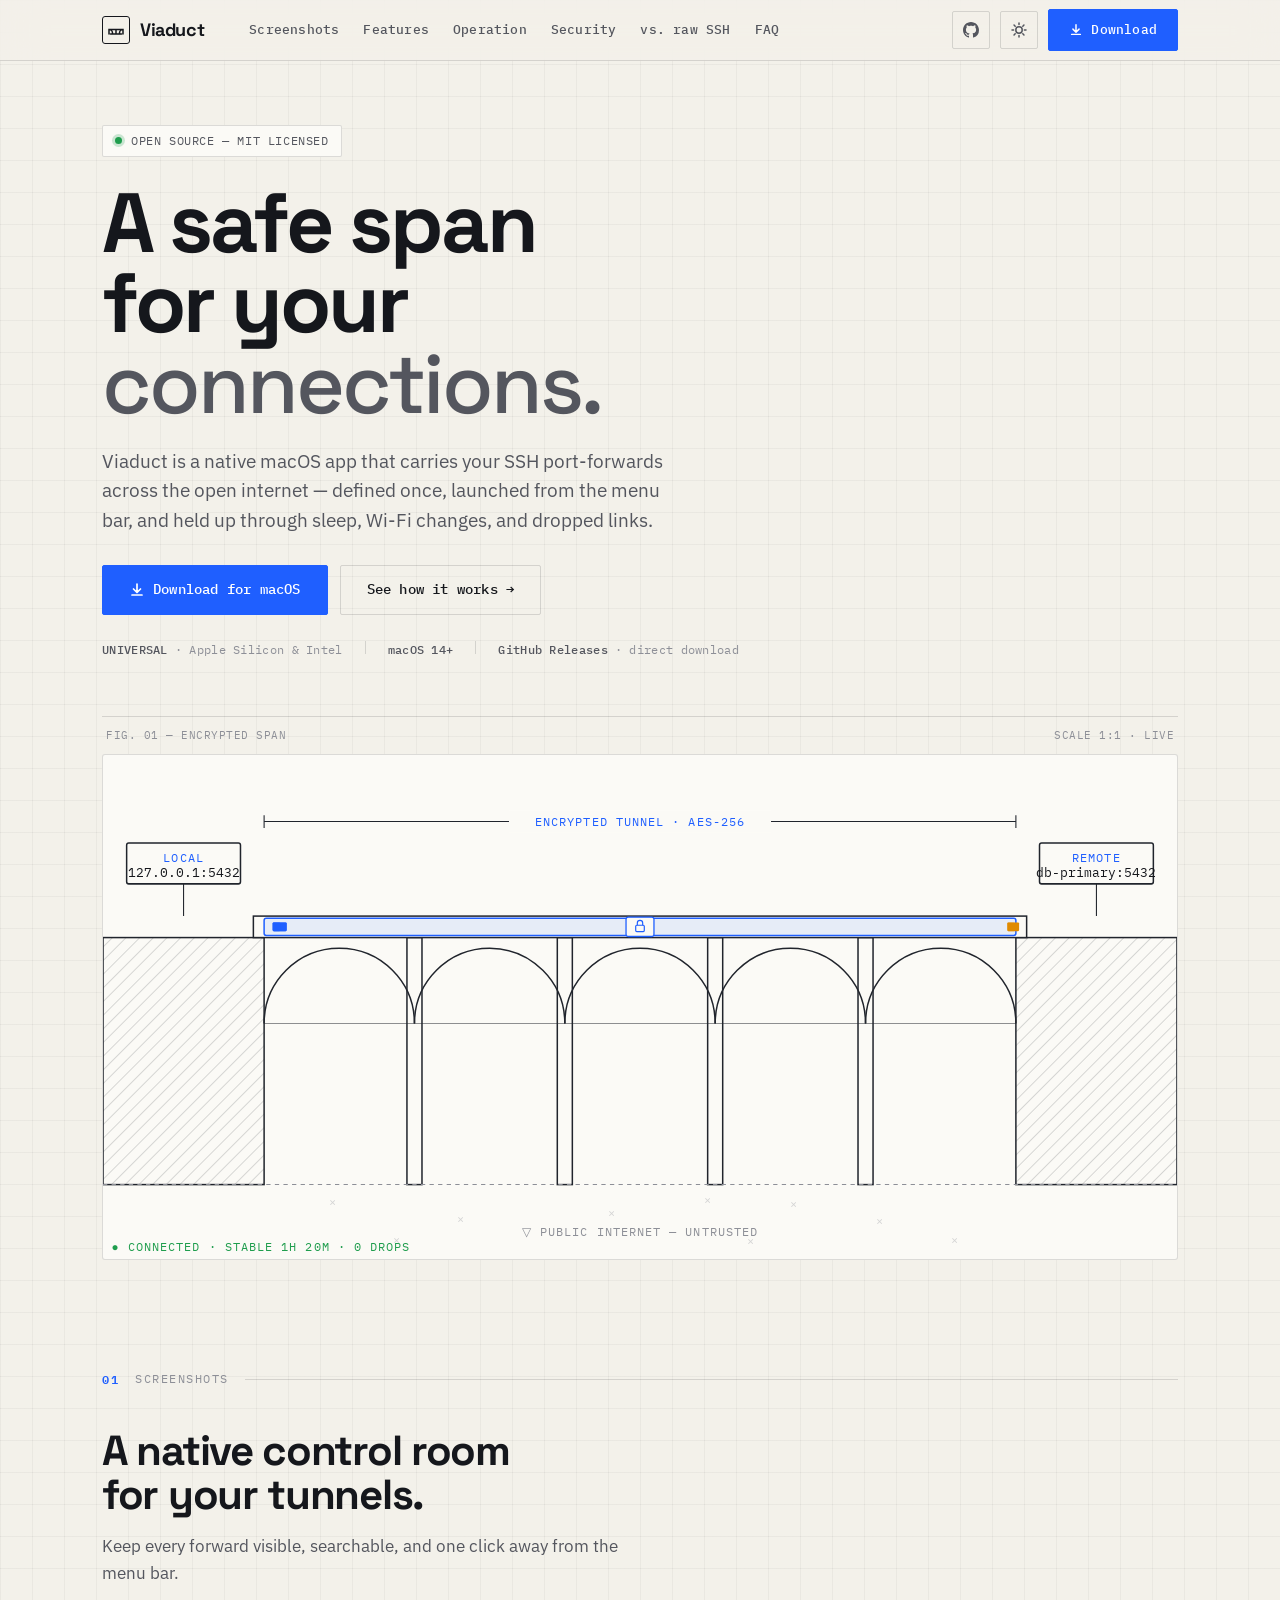
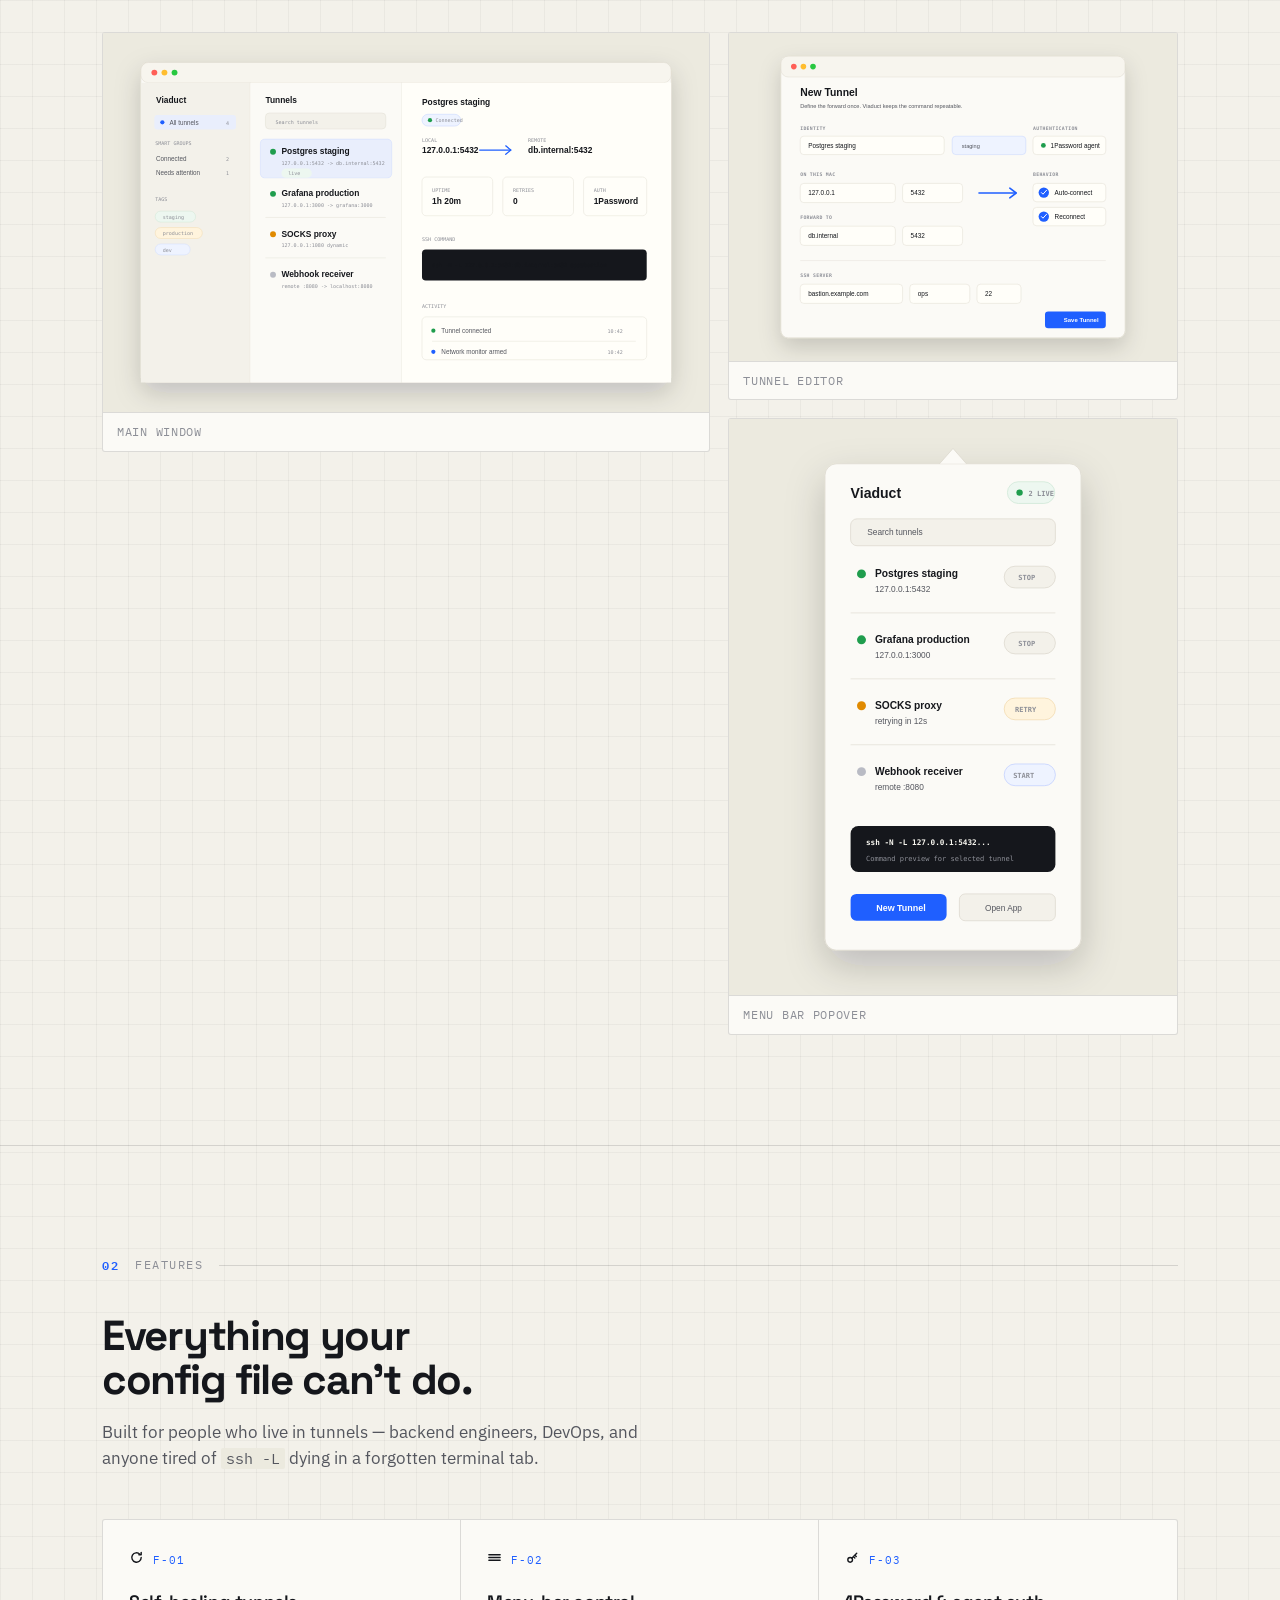
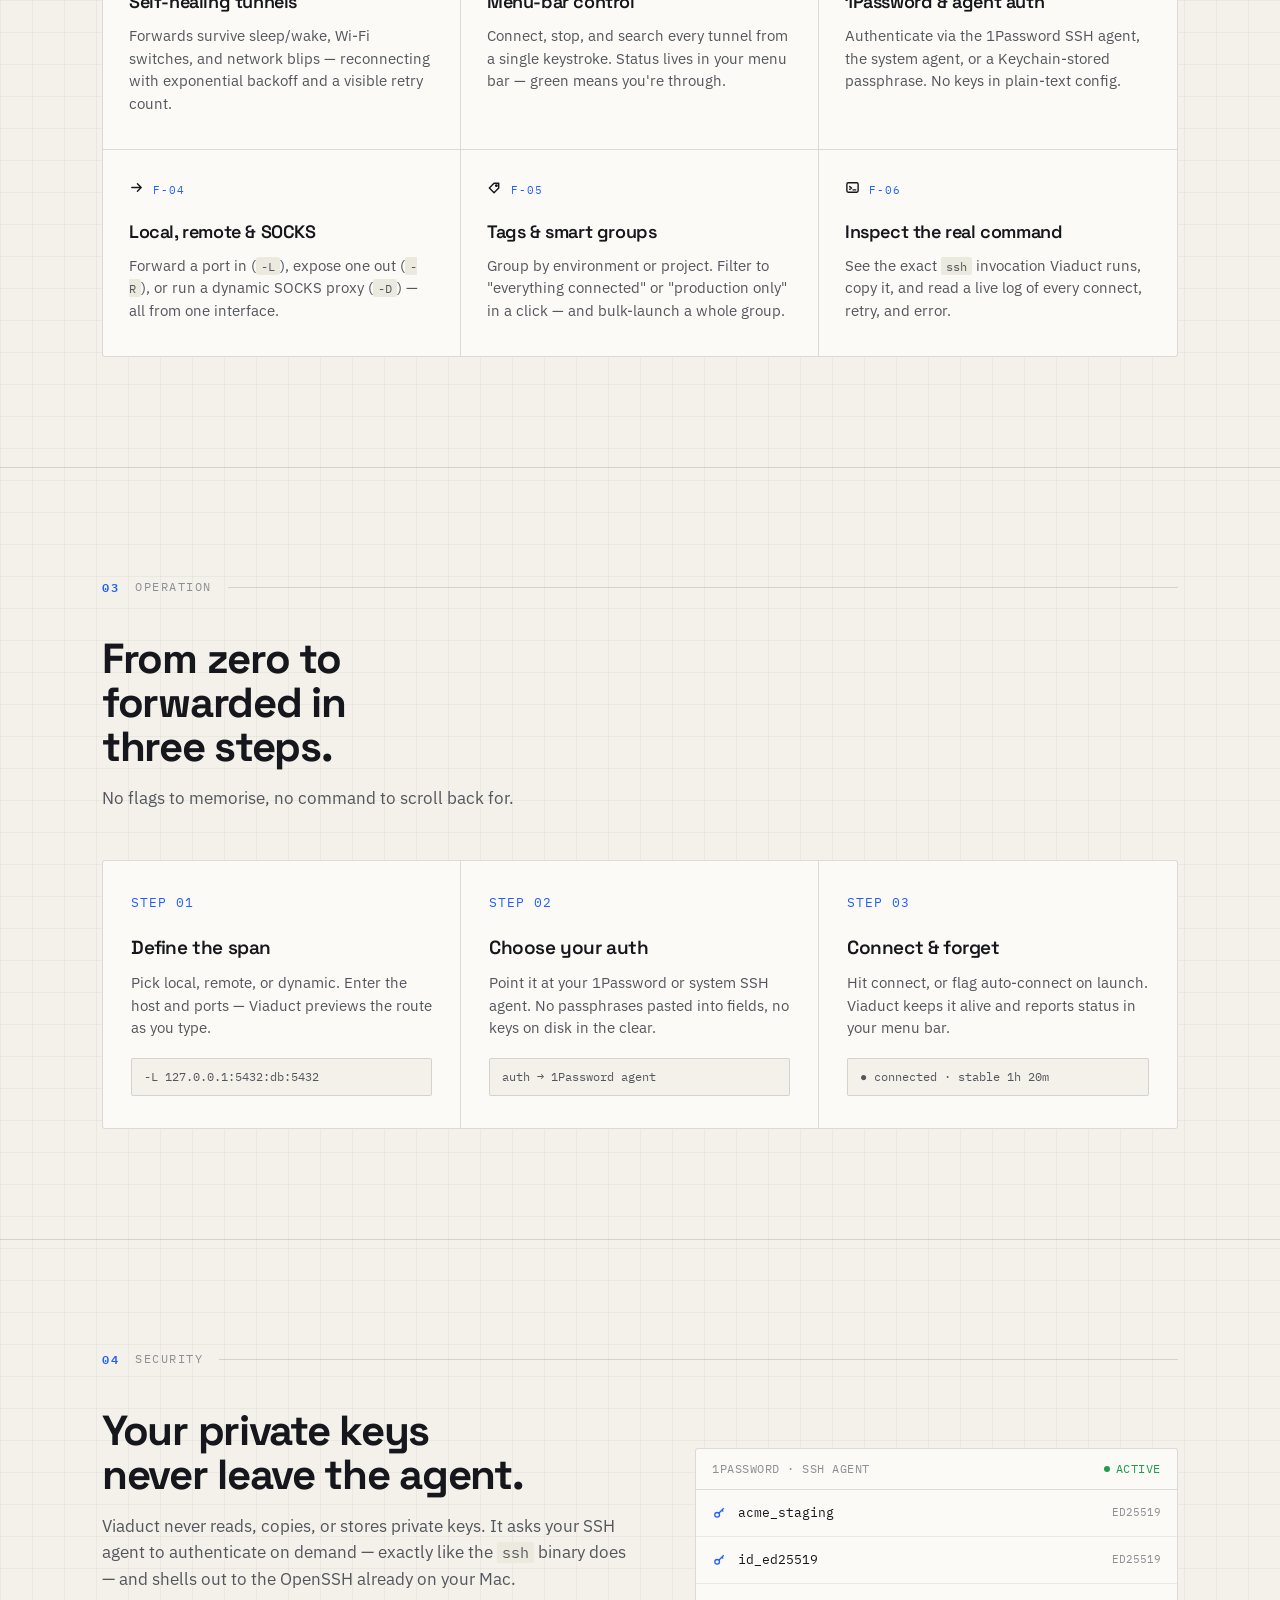
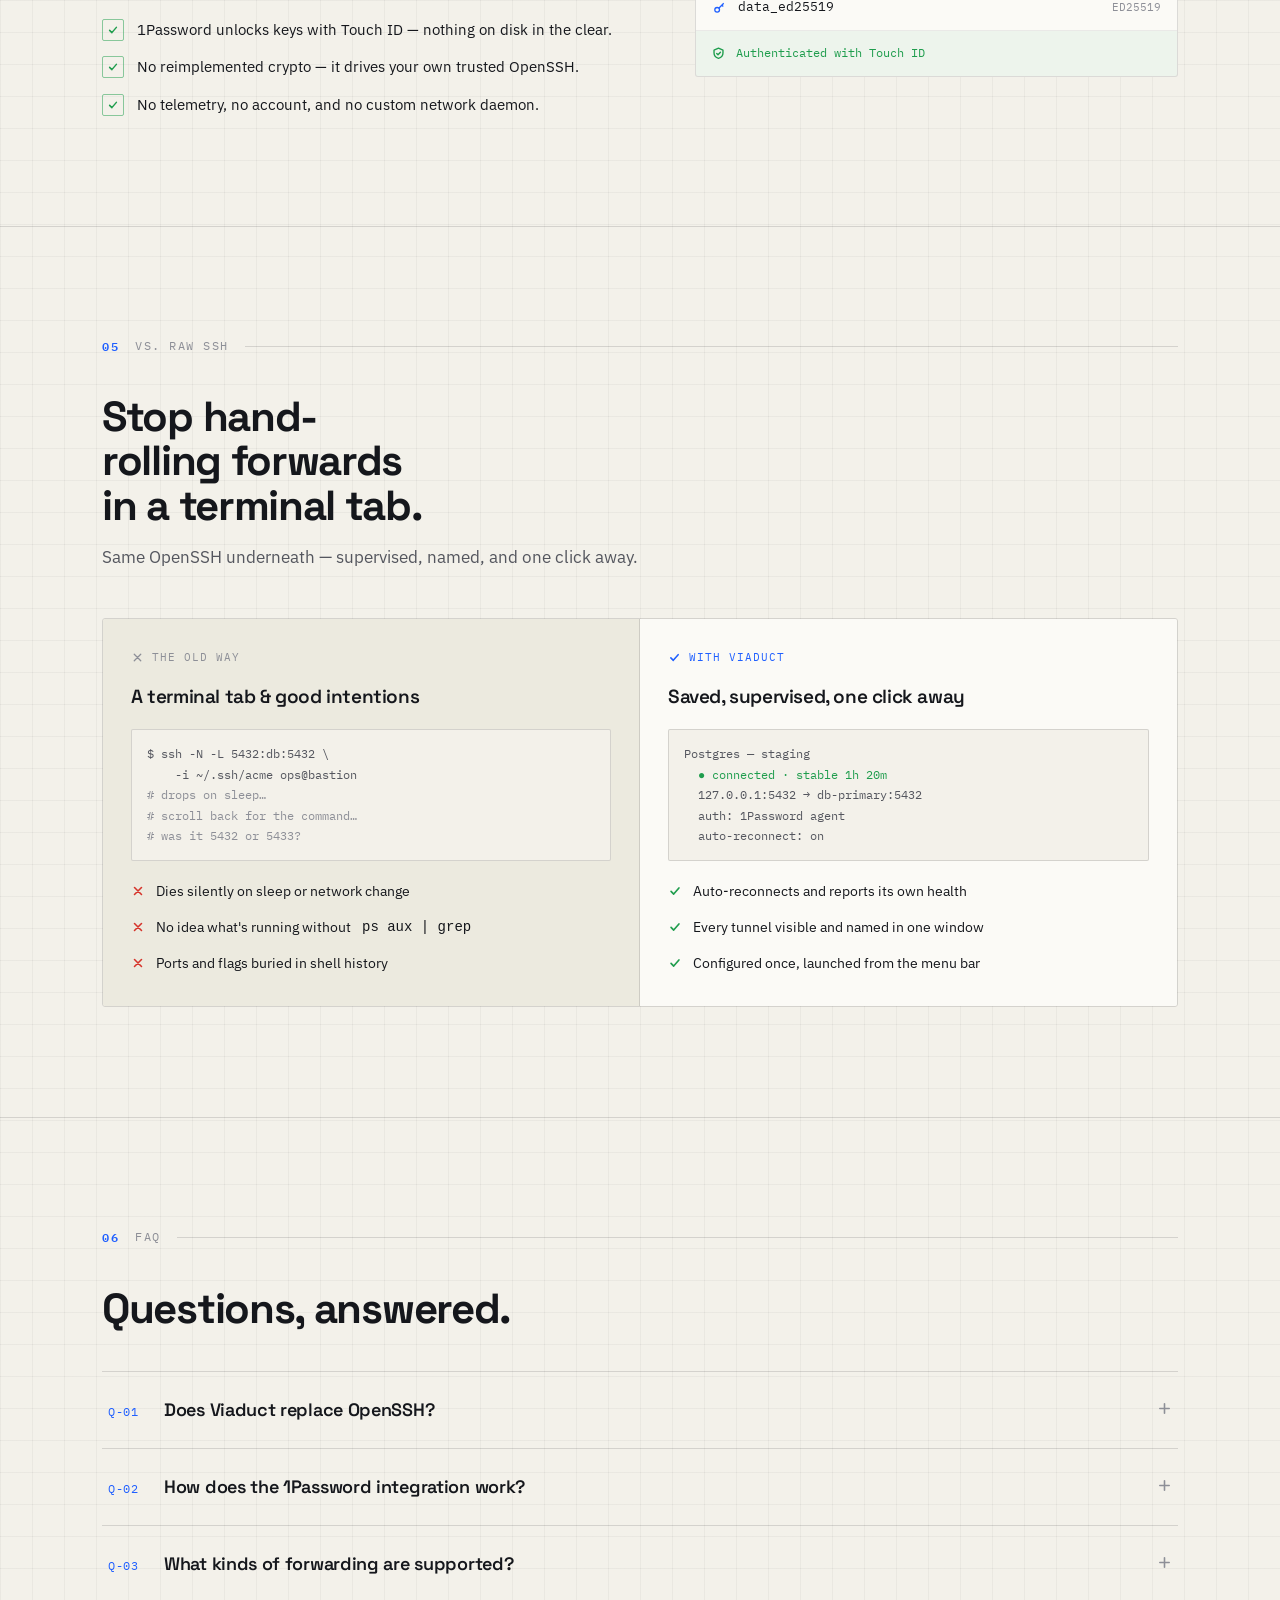
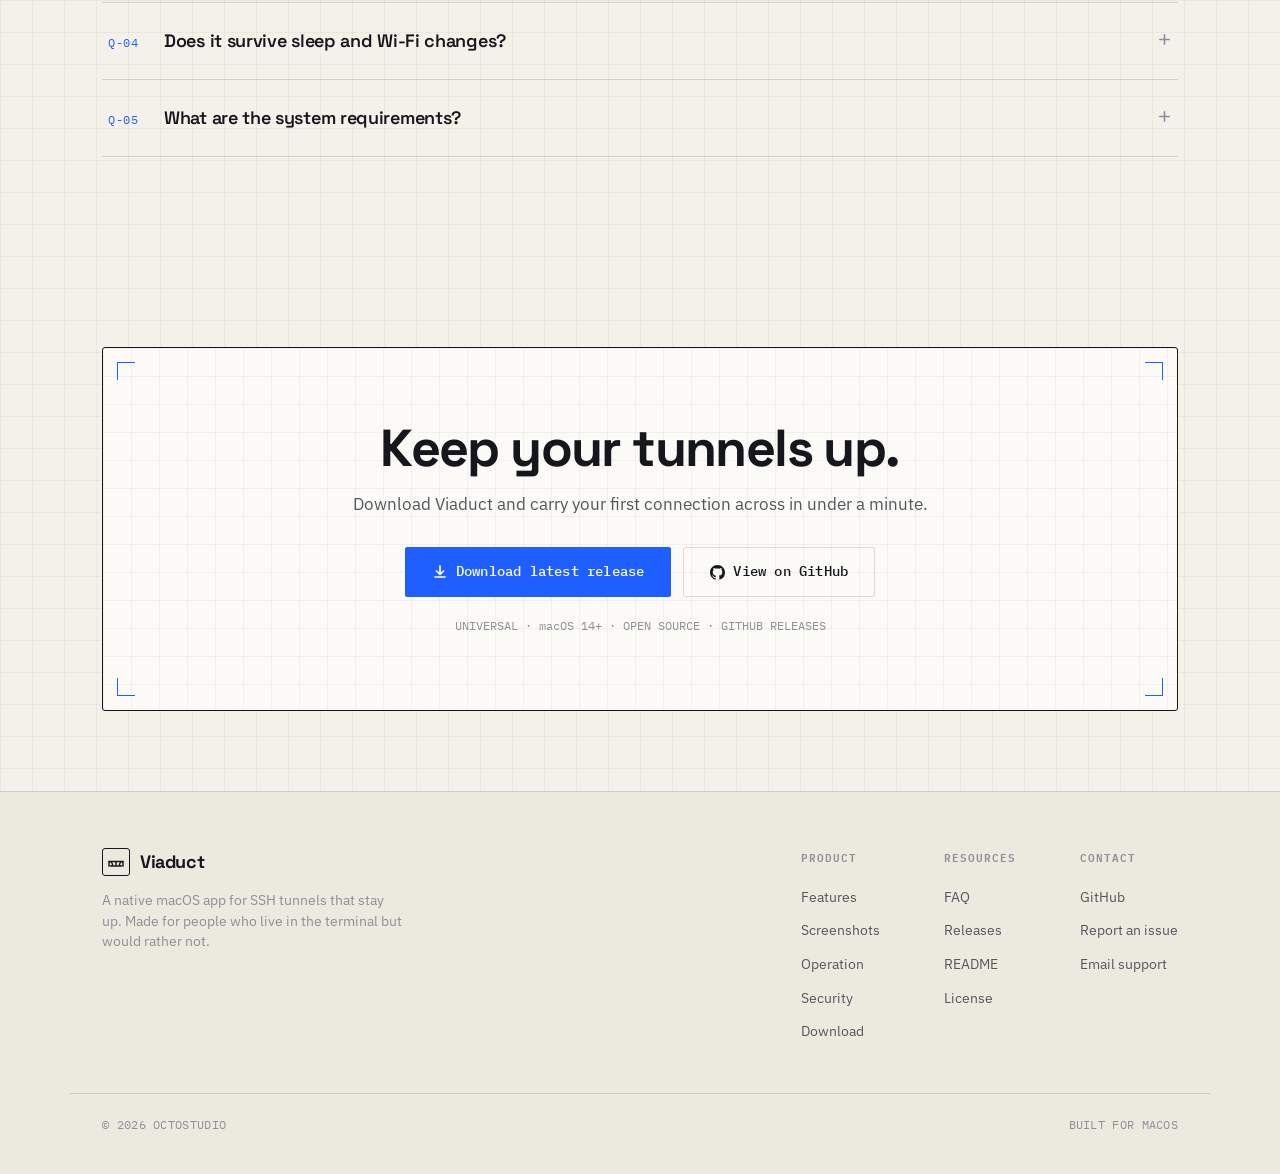
==== commit 7492e3bd: "Add product screenshots" ====
--- a/docs/index.html
+++ b/docs/index.html
@@ -8,6 +8,8 @@
 <link rel="preconnect" href="https://fonts.googleapis.com">
 <link rel="preconnect" href="https://fonts.gstatic.com" crossorigin>
 <link href="https://fonts.googleapis.com/css2?family=Space+Grotesk:wght@500;600;700&amp;family=IBM+Plex+Sans:wght@400;500;600&amp;family=IBM+Plex+Mono:wght@400;500;600&amp;display=swap" rel="stylesheet">
+<link rel="icon" type="image/png" href="favicon.png">
+<link rel="apple-touch-icon" href="apple-touch-icon.png">
 <link rel="stylesheet" href="site/styles-v2.css">
 <style>
   /* diagram element styling (theme-aware via vars) */
@@ -36,6 +38,7 @@
       Viaduct
     </a>
     <div class="nav-links">
+      <a href="#screenshots">Screenshots</a>
       <a href="#features">Features</a>
       <a href="#how">Operation</a>
       <a href="#security">Security</a>
@@ -50,7 +53,7 @@
         <svg class="ic-sun" width="16" height="16" viewBox="0 0 16 16" fill="none" stroke="currentColor" stroke-width="1.5" stroke-linecap="round"><circle cx="8" cy="8" r="3.2"/><path d="M8 1v1.6M8 13.4V15M15 8h-1.6M2.6 8H1M12.95 3.05l-1.13 1.13M4.18 11.82l-1.13 1.13M12.95 12.95l-1.13-1.13M4.18 4.18L3.05 3.05"/></svg>
         <svg class="ic-moon" width="16" height="16" viewBox="0 0 16 16" fill="none" stroke="currentColor" stroke-width="1.5" stroke-linecap="round" stroke-linejoin="round" style="display:none"><path d="M13.5 9.5A5.5 5.5 0 016.5 2.5 5.5 5.5 0 1013.5 9.5z"/></svg>
       </button>
-      <a href="#download" class="btn btn-primary">
+      <a href="https://github.com/OctoStudio/viaduct/releases" class="btn btn-primary">
         <svg width="14" height="14" viewBox="0 0 16 16" fill="none" stroke="currentColor" stroke-width="1.7" stroke-linecap="round" stroke-linejoin="round"><path d="M8 2v8M4.5 7L8 10.5 11.5 7M3 13h10"/></svg>
         Download
       </a>
@@ -67,7 +70,7 @@
     <h1 class="hero-title">A safe span<br>for your <span class="thin">connections.</span></h1>
     <p class="hero-sub">Viaduct is a native macOS app that carries your SSH port-forwards across the open internet — defined once, launched from the menu bar, and held up through sleep, Wi-Fi changes, and dropped links.</p>
     <div class="hero-cta">
-      <a href="#download" class="btn btn-primary btn-lg">
+      <a href="https://github.com/OctoStudio/viaduct/releases" class="btn btn-primary btn-lg">
         <svg width="16" height="16" viewBox="0 0 16 16" fill="none" stroke="currentColor" stroke-width="1.7" stroke-linecap="round" stroke-linejoin="round"><path d="M8 2v8M4.5 7L8 10.5 11.5 7M3 13h10"/></svg>
         Download for macOS
       </a>
@@ -177,10 +180,35 @@
   </div>
 </header>
 
+<!-- ── Screenshots ────────────────────────────── -->
+<section id="screenshots" class="pad">
+  <div class="wrap">
+    <div class="sec-label"><span class="num">01</span> Screenshots <span class="rule"></span></div>
+    <h2 class="sec-h">A native control room for your tunnels.</h2>
+    <p class="sec-sub">Keep every forward visible, searchable, and one click away from the menu bar.</p>
+    <div class="screens">
+      <figure class="shot shot-wide">
+        <img src="assets/screenshots/main-window.svg" alt="Viaduct main window showing tunnel groups, a tunnel list, and connection details.">
+        <figcaption>Main window</figcaption>
+      </figure>
+      <figure class="shot">
+        <img src="assets/screenshots/editor.svg" alt="Viaduct tunnel editor with local port, remote target, SSH host, authentication, and reconnect controls.">
+        <figcaption>Tunnel editor</figcaption>
+      </figure>
+      <figure class="shot">
+        <img src="assets/screenshots/menubar.svg" alt="Viaduct menu bar popover with quick tunnel status and start or stop actions.">
+        <figcaption>Menu bar popover</figcaption>
+      </figure>
+    </div>
+  </div>
+</section>
+
+<div class="divider"></div>
+
 <!-- ── Features ────────────────────────────────── -->
 <section id="features" class="pad">
   <div class="wrap">
-    <div class="sec-label"><span class="num">01</span> Features <span class="rule"></span></div>
+    <div class="sec-label"><span class="num">02</span> Features <span class="rule"></span></div>
     <h2 class="sec-h">Everything your config file can't do.</h2>
     <p class="sec-sub" style="margin-bottom:48px">Built for people who live in tunnels — backend engineers, DevOps, and anyone tired of <code>ssh -L</code> dying in a forgotten terminal tab.</p>
     <div class="sheet">
@@ -223,7 +251,7 @@
 <!-- ── How it works ────────────────────────────── -->
 <section id="how" class="pad">
   <div class="wrap">
-    <div class="sec-label"><span class="num">02</span> Operation <span class="rule"></span></div>
+    <div class="sec-label"><span class="num">03</span> Operation <span class="rule"></span></div>
     <h2 class="sec-h">From zero to forwarded in three steps.</h2>
     <p class="sec-sub" style="margin-bottom:48px">No flags to memorise, no command to scroll back for.</p>
     <div class="steps">
@@ -254,7 +282,7 @@
 <!-- ── Security ────────────────────────────────── -->
 <section id="security" class="pad">
   <div class="wrap">
-    <div class="sec-label"><span class="num">03</span> Security <span class="rule"></span></div>
+    <div class="sec-label"><span class="num">04</span> Security <span class="rule"></span></div>
     <div class="two">
       <div>
         <h2 class="sec-h" style="max-width:18ch">Your private keys never leave the agent.</h2>
@@ -284,7 +312,7 @@
 <!-- ── Comparison ──────────────────────────────── -->
 <section id="compare" class="pad">
   <div class="wrap">
-    <div class="sec-label"><span class="num">04</span> vs. raw SSH <span class="rule"></span></div>
+    <div class="sec-label"><span class="num">05</span> vs. raw SSH <span class="rule"></span></div>
     <h2 class="sec-h">Stop hand-rolling forwards in a terminal tab.</h2>
     <p class="sec-sub" style="margin-bottom:48px">Same OpenSSH underneath — supervised, named, and one click away.</p>
     <div class="cmp">
@@ -325,7 +353,7 @@
 <!-- ── FAQ ─────────────────────────────────────── -->
 <section id="faq" class="pad">
   <div class="wrap">
-    <div class="sec-label"><span class="num">05</span> FAQ <span class="rule"></span></div>
+    <div class="sec-label"><span class="num">06</span> FAQ <span class="rule"></span></div>
     <h2 class="sec-h" style="margin-bottom:40px">Questions, answered.</h2>
     <div class="faq">
       <details class="q">
@@ -361,7 +389,7 @@
       <h2>Keep your tunnels up.</h2>
       <p>Download Viaduct and carry your first connection across in under a minute.</p>
       <div class="hero-cta" style="justify-content:center">
-        <a href="https://github.com/OctoStudio/viaduct/releases/latest" class="btn btn-primary btn-lg">
+        <a href="https://github.com/OctoStudio/viaduct/releases" class="btn btn-primary btn-lg">
           <svg width="16" height="16" viewBox="0 0 16 16" fill="none" stroke="currentColor" stroke-width="1.7" stroke-linecap="round" stroke-linejoin="round"><path d="M8 2v8M4.5 7L8 10.5 11.5 7M3 13h10"/></svg>
           Download latest release
         </a>
@@ -389,14 +417,15 @@
       <div class="foot-col">
         <h4>Product</h4>
         <a href="#features">Features</a>
+        <a href="#screenshots">Screenshots</a>
         <a href="#how">Operation</a>
         <a href="#security">Security</a>
-        <a href="#download">Download</a>
+        <a href="https://github.com/OctoStudio/viaduct/releases">Download</a>
       </div>
       <div class="foot-col">
         <h4>Resources</h4>
         <a href="#faq">FAQ</a>
-        <a href="https://github.com/OctoStudio/viaduct/releases/latest">Releases</a>
+        <a href="https://github.com/OctoStudio/viaduct/releases">Releases</a>
         <a href="https://github.com/OctoStudio/viaduct/blob/main/README.md">README</a>
         <a href="https://github.com/OctoStudio/viaduct/blob/main/LICENSE">License</a>
       </div>
--- a/docs/site/styles-v2.css
+++ b/docs/site/styles-v2.css
@@ -184,6 +184,40 @@
 .pkt-r { animation-name: flowR; }
 .pkt-l { animation-name: flowL; }
 @media (prefers-reduced-motion: reduce) { .pkt { animation: none !important; opacity: 0.9 !important; } }
+
+/* ── Screenshots ─────────────────────────────── */
+.screens {
+  margin-top: 46px;
+  display: grid;
+  grid-template-columns: 1.15fr 0.85fr;
+  gap: 18px;
+  align-items: start;
+}
+.shot {
+  margin: 0;
+  border: 1px solid var(--line);
+  border-radius: 3px;
+  background: var(--panel);
+  overflow: hidden;
+}
+.shot-wide {
+  grid-row: span 2;
+}
+.shot img {
+  display: block;
+  width: 100%;
+  height: auto;
+  background: var(--paper-2);
+}
+.shot figcaption {
+  border-top: 1px solid var(--line);
+  padding: 10px 14px;
+  font-family: var(--mono);
+  font-size: 11.5px;
+  letter-spacing: 0.7px;
+  text-transform: uppercase;
+  color: var(--ink-3);
+}
 
 /* ── Features (datasheet grid) ───────────────── */
 .sheet {
@@ -293,6 +327,8 @@
 
 @media (max-width: 900px) {
   .sheet, .steps { grid-template-columns: 1fr 1fr; }
+  .screens { grid-template-columns: 1fr; }
+  .shot-wide { grid-row: auto; }
   .two { grid-template-columns: 1fr; gap: 36px; }
   .step { border-bottom: 1px solid var(--line); }
 }
